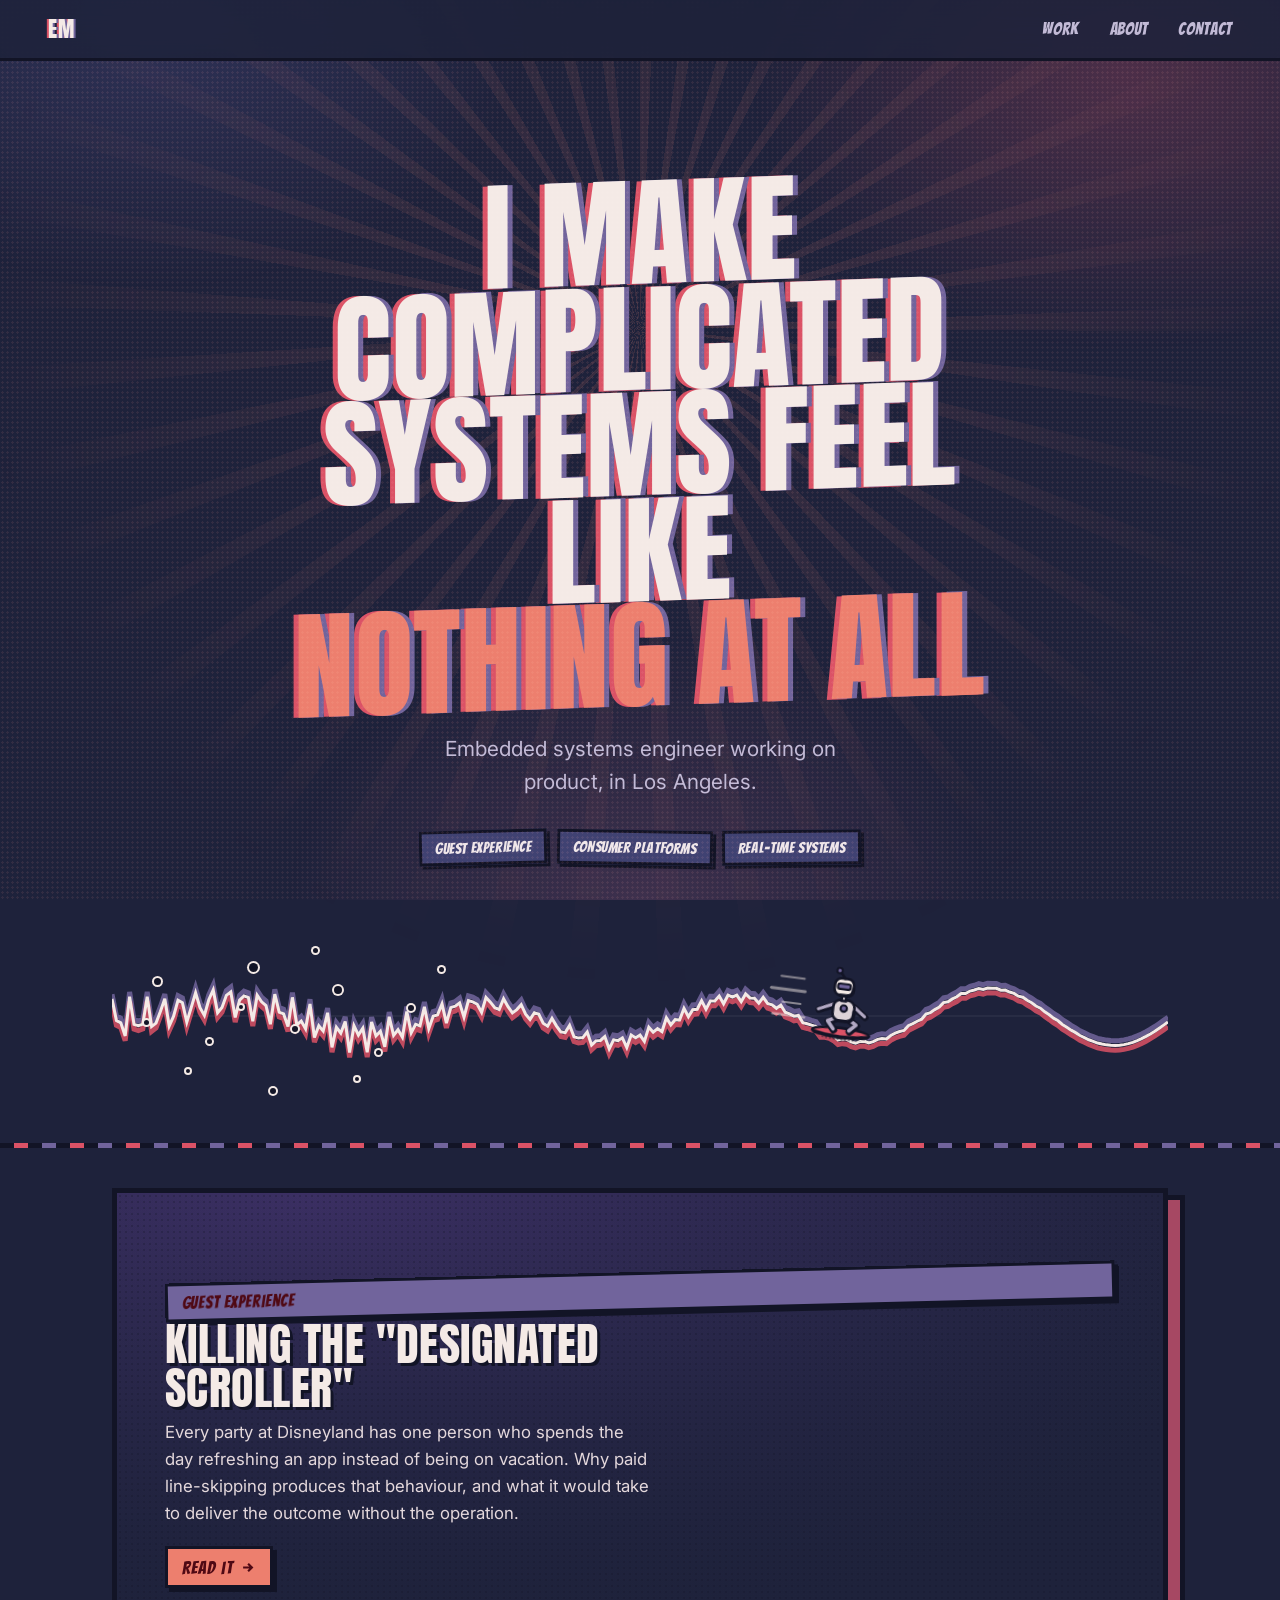
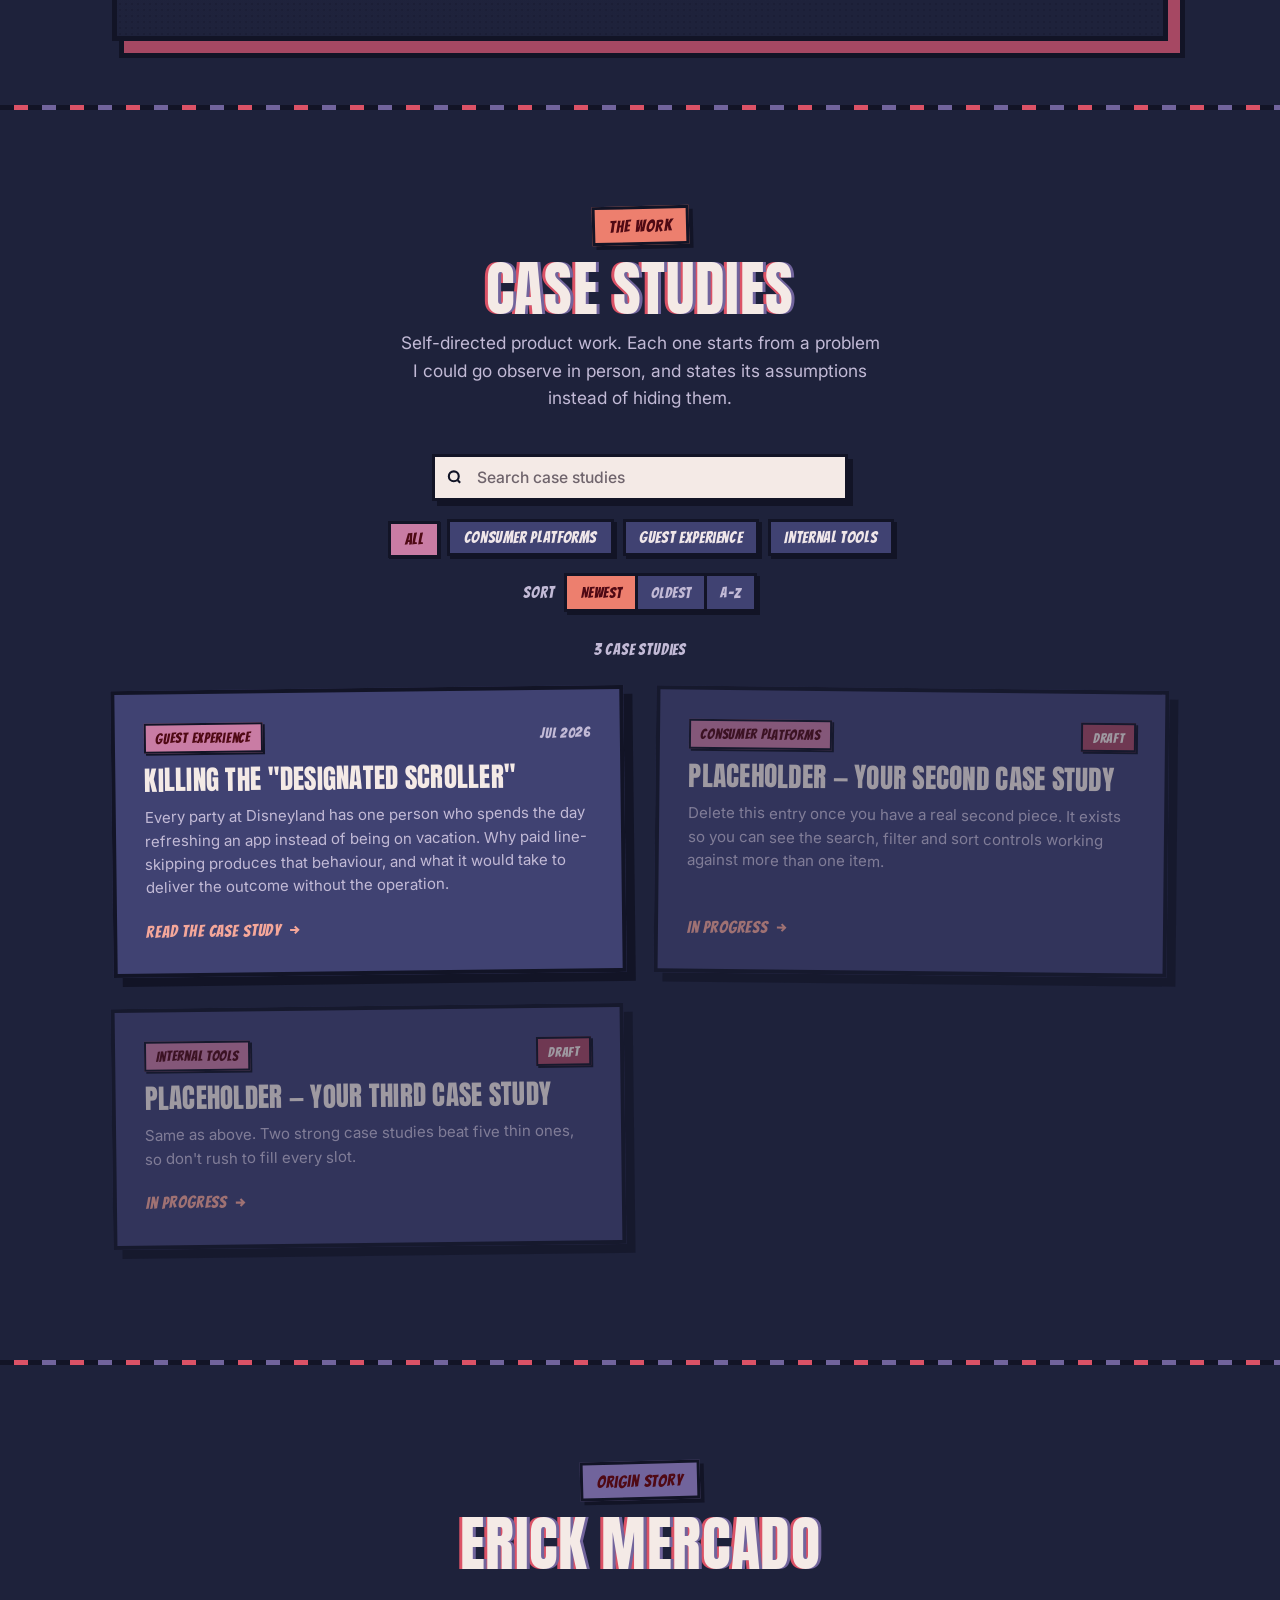
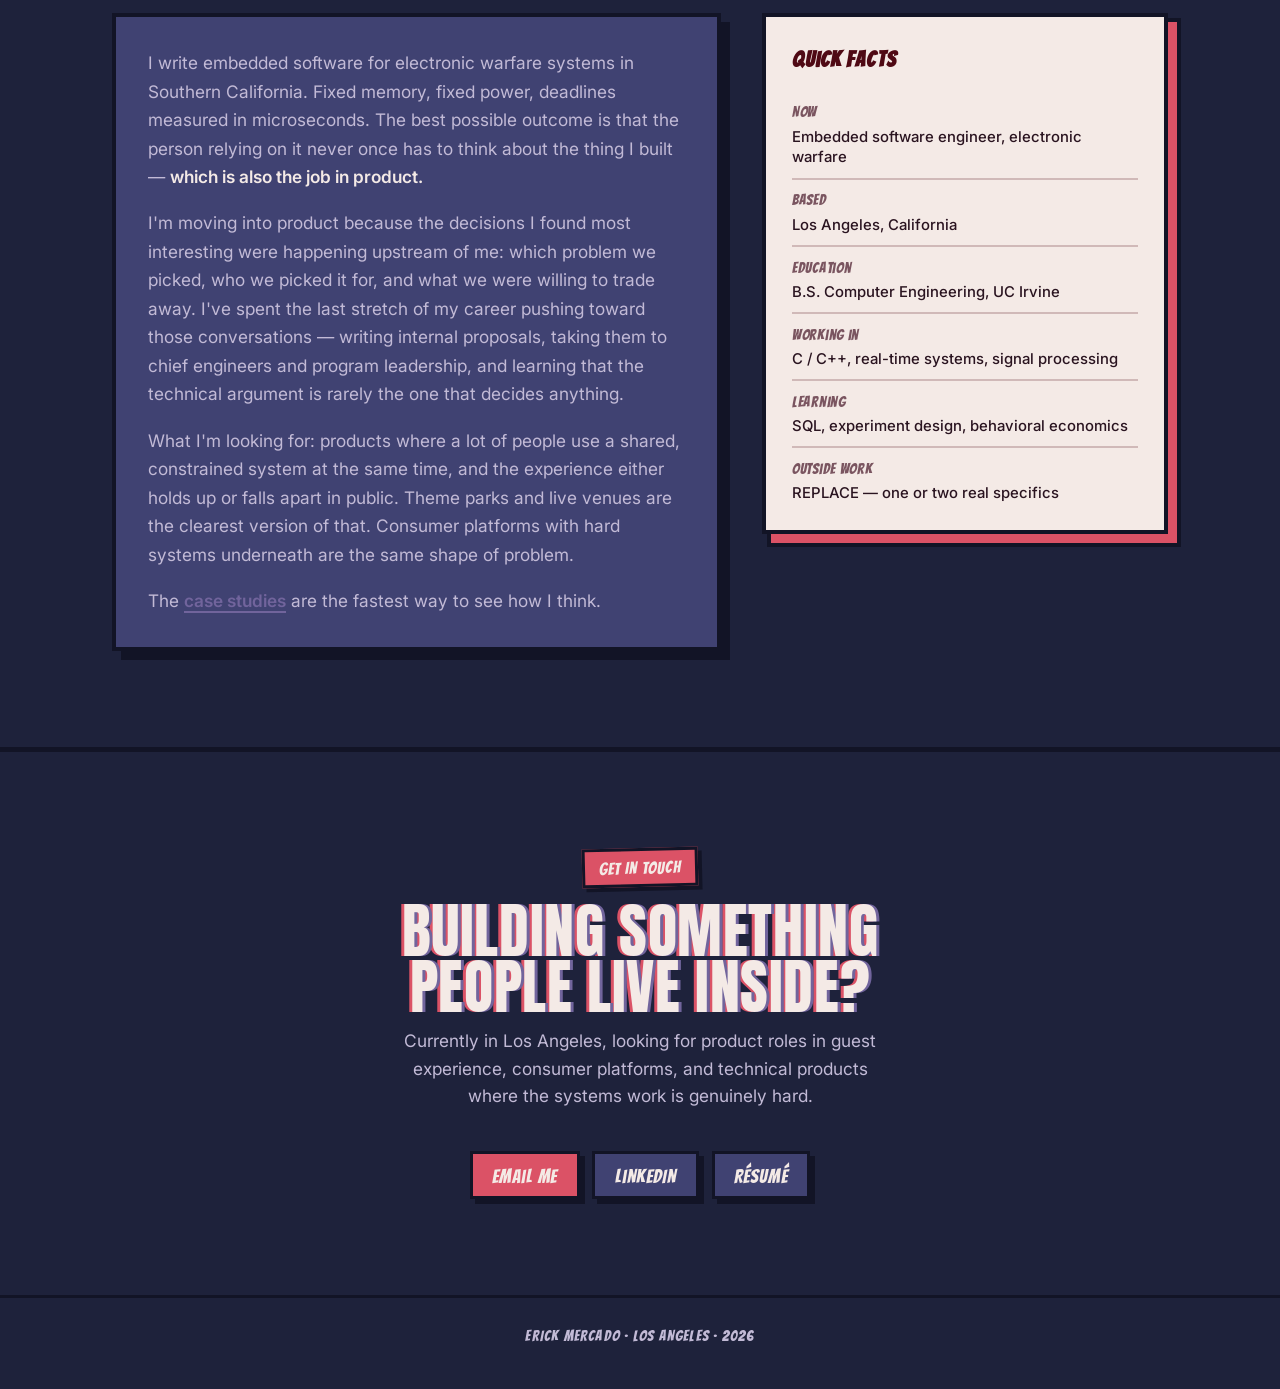
==== index.html @ c308c57f "New ArtStyle with updated mascot" ====
<!DOCTYPE html>
<html lang="en">
<head>
<meta charset="utf-8">
<meta name="viewport" content="width=device-width, initial-scale=1">
<title>Erick Mercado — Product</title>
<meta name="description" content="Erick Mercado. Embedded systems engineer working on product. Case studies on guest experience and consumer systems.">
<link rel="canonical" href="https://erickmercado.com/">
<meta property="og:type" content="website">
<meta property="og:title" content="Erick Mercado — Product">
<meta property="og:description" content="Embedded systems engineer working on product. Case studies on guest experience and consumer systems.">
<meta property="og:url" content="https://erickmercado.com/">
<meta name="twitter:card" content="summary_large_image">
<link rel="icon" href="data:image/svg+xml,<svg xmlns='http://www.w3.org/2000/svg' viewBox='0 0 32 32'><rect width='32' height='32' fill='%231E223B'/><path d='M4 16 Q8 6 12 16 T20 16 T28 16' stroke='%23ED7F6E' stroke-width='3' fill='none'/><path d='M4 18 Q8 8 12 18 T20 18 T28 18' stroke='%2371649C' stroke-width='3' fill='none' opacity='.8'/></svg>">
<link rel="preconnect" href="https://fonts.googleapis.com">
<link rel="preconnect" href="https://fonts.gstatic.com" crossorigin>
<link href="https://fonts.googleapis.com/css2?family=Anton&family=Bangers&family=Inter:wght@400;500;600;700&display=swap" rel="stylesheet">

<style>
/* ============================================================
   DESIGN TOKENS — "Spider-Verse"

   The look is built from five techniques borrowed from the films:
     1. Halftone (Ben-Day) dots over everything, like cheap comic
        printing
     2. Chromatic aberration — red and cyan channels knocked out of
        register, as if the press misaligned
     3. Hard black panel borders with unblurred drop shadows, so
        every card reads as a comic panel stuck to the page
     4. Caption boxes in flat colour for labels
     5. Animation "on 2s" — motion updates at 12fps instead of 60,
        which is the single most recognisable thing the films do

   Change a value here and the whole page follows.
   ============================================================ */
:root{
  /* ---- Dusk palette ----------------------------------------------
     The whole scheme lives in this block. Every rule below reads a
     variable — nothing downstream hardcodes a colour, so swapping
     these eight values re-skins the entire page.

     Where the bright version used cyan against magenta for the
     misregistered-print effect, this one splits warm against cool:
     coral pulling one way, periwinkle the other. Same trick, far
     less glare.
     ---------------------------------------------------------------- */
  --ink:#1E223B;            /* page */
  --panel:#404272;          /* raised panel */
  --panel-lift:#4E5089;     /* panel, hovered */
  --paper:#F4EAE6;          /* warm newsprint — caption boxes, light text */

  --coral:#ED7F6E;
  --coral-lift:#F5A79A;   /* coral, lightened for text on dark panels */          /* warm ink — highlights, captions */
  --rose:#DB5266;           /* primary action */
  --berry:#A64863;          /* panel shadows */
  --mauve:#C97CA4;          /* category chips */
  --peri:#71649C;           /* cool ink, dim rules */
  --deep:#4F0914;           /* oxblood — text on light fills */

  --line:#121426;           /* every border. Near-black, navy-biased */
  --text:#EFE6E9;
  --text-dim:#C2BAD6;

  /* type */
  --display:"Anton",Impact,sans-serif;
  --comic:"Bangers",cursive;
  --body:"Inter",-apple-system,system-ui,sans-serif;

  /* layout */
  --gut:clamp(1.25rem,5vw,3rem);
  --max:72rem;
  --measure:40rem;

  /* motion — steps() everywhere. Nothing eases smoothly; it judders. */
  --snap:steps(4,end);
}

*{box-sizing:border-box;}
html{scroll-behavior:smooth;-webkit-text-size-adjust:100%;}

body{
  margin:0;
  background:var(--ink);
  color:var(--text);
  font-family:var(--body);
  font-size:clamp(1rem,0.96rem + 0.2vw,1.08rem);
  line-height:1.6;
  overflow-x:hidden;
}

a{color:inherit;}
img{max-width:100%;height:auto;display:block;}
button{font:inherit;color:inherit;}

.wrap{max-width:var(--max);margin:0 auto;padding-inline:var(--gut);}

.visually-hidden{
  position:absolute;width:1px;height:1px;padding:0;margin:-1px;
  overflow:hidden;clip:rect(0 0 0 0);white-space:nowrap;border:0;
}

.skip{
  position:absolute;left:-9999px;top:0;background:var(--coral);color:var(--deep);
  padding:0.7rem 1.1rem;font-weight:700;z-index:400;border:3px solid var(--line);
}
.skip:focus{left:0;}

:focus-visible{outline:3px solid var(--coral);outline-offset:3px;}
::selection{background:var(--rose);color:var(--paper);}

/* ---------- layer 1: the halftone screen ----------
   A dot grid over the entire viewport. This is what makes the page
   read as printed rather than rendered. Kept faint — at full
   strength it eats the text. */
body::after{
  content:"";position:fixed;inset:0;pointer-events:none;z-index:60;
  background-image:radial-gradient(circle at center,rgba(237,127,110,0.18) 1px,transparent 1.3px);
  background-size:5px 5px;
  mix-blend-mode:screen;opacity:0.55;
}

/* ---------- layer 2: ambient ink bloom ---------- */
body::before{
  content:"";position:fixed;inset:0;pointer-events:none;z-index:0;
  background:
    radial-gradient(40rem 30rem at 12% 0%,rgba(64,66,114,0.55),transparent 60%),
    radial-gradient(38rem 28rem at 88% 8%,rgba(166,72,99,0.34),transparent 62%),
    radial-gradient(34rem 26rem at 50% 100%,rgba(191,108,152,0.20),transparent 65%);
}
body > *{position:relative;z-index:1;}

/* ============================================================
   CAPTION BOX — the flat label with a hard shadow, used anywhere
   a section needs naming. Lifted straight from comic narration.
   ============================================================ */
.caption{
  display:inline-block;
  font-family:var(--comic);font-size:1.05rem;letter-spacing:0.05em;
  background:var(--coral);color:var(--deep);
  border:3px solid var(--line);
  padding:0.25rem 0.85rem 0.15rem;
  box-shadow:4px 4px 0 var(--line);
  transform:rotate(-1.4deg);
}
.caption--cyan{background:var(--peri);}
.caption--magenta{background:var(--rose);color:var(--paper);}

/* ============================================================
   NAV
   ============================================================ */
.nav{
  position:sticky;top:0;z-index:200;
  display:flex;align-items:center;justify-content:space-between;gap:1rem;
  padding:0.7rem clamp(1.25rem,5vw,3rem);
  background:rgba(30,34,59,0.86);
  -webkit-backdrop-filter:blur(14px);backdrop-filter:blur(14px);
  border-bottom:3px solid var(--line);
}
.nav__mark{
  font-family:var(--display);font-size:1.4rem;letter-spacing:0.04em;
  text-decoration:none;color:var(--paper);
  text-shadow:2px 0 0 var(--peri),-2px 0 0 var(--rose);
}
.nav__links{display:flex;gap:clamp(0.9rem,3vw,1.9rem);}
.nav__links a{
  font-family:var(--comic);font-size:1.05rem;letter-spacing:0.04em;
  color:var(--text-dim);text-decoration:none;
  transition:color 120ms var(--snap);
}
.nav__links a:hover{color:var(--coral-lift);}

/* ============================================================
   HERO
   ============================================================ */
.hero{position:relative;text-align:center;padding-block:clamp(3.5rem,11vw,7.5rem) clamp(1rem,3vw,2rem);}

/* speed-burst rays behind the headline */
.hero__burst{
  position:absolute;inset:-30% -10% auto;height:130%;pointer-events:none;
  background:repeating-conic-gradient(from 0deg at 50% 42%,
    rgba(237,127,110,0.14) 0deg 2.4deg, transparent 2.4deg 8deg);
  -webkit-mask-image:radial-gradient(circle at 50% 42%,#000 0%,transparent 62%);
  mask-image:radial-gradient(circle at 50% 42%,#000 0%,transparent 62%);
}

.hero__title{
  position:relative;
  font-family:var(--display);font-weight:400;
  font-size:clamp(2.9rem,1.2rem + 8.4vw,7.5rem);
  line-height:0.88;letter-spacing:0.005em;text-transform:uppercase;
  margin:0 auto 1.4rem;max-width:14ch;color:var(--paper);
  transform:skewY(-2deg);
  /* the misregistered press: cyan pushed one way, magenta the other */
  text-shadow:5px 0 0 var(--peri),-5px 0 0 var(--rose);
  animation:chroma 1.8s steps(3,end) infinite;
}
.hero__title span{color:var(--coral);display:inline-block;}

@keyframes chroma{
  0%   {text-shadow:5px 0 0 var(--peri),-5px 0 0 var(--rose);}
  33%  {text-shadow:8px -3px 0 var(--peri),-6px 3px 0 var(--rose);}
  66%  {text-shadow:3px 3px 0 var(--peri),-9px -2px 0 var(--rose);}
  100% {text-shadow:5px 0 0 var(--peri),-5px 0 0 var(--rose);}
}

.hero__sub{
  position:relative;
  font-size:clamp(1.02rem,0.98rem + 0.55vw,1.3rem);
  color:var(--text-dim);max-width:36ch;margin:0 auto 2rem;
}
.hero__meta{display:flex;flex-wrap:wrap;justify-content:center;gap:0.6rem;}
.hero__meta span{
  font-family:var(--comic);font-size:0.95rem;letter-spacing:0.04em;
  border:3px solid var(--line);background:var(--panel);color:var(--text);
  padding:0.2rem 0.8rem 0.1rem;box-shadow:3px 3px 0 var(--line);
}
.hero__meta span:nth-child(1){transform:rotate(-1.5deg);}
.hero__meta span:nth-child(2){transform:rotate(1deg);}
.hero__meta span:nth-child(3){transform:rotate(-0.6deg);}

/* ---------- the signature: robot surfing the signal ---------- */
.trace-stage{
  position:relative;margin-top:clamp(2rem,5vw,3.5rem);
  height:clamp(120px,16vw,190px);
}
.trace{width:100%;height:100%;display:block;}
.trace__ghost{stroke:rgba(244,234,230,0.10);stroke-width:1;fill:none;}
/* Drawn three times, offset, in three inks — the same misregistration
   trick as the headline, applied to a line. */
.trace__c{stroke:var(--peri);stroke-width:5;fill:none;vector-effect:non-scaling-stroke;opacity:0.85;}
.trace__m{stroke:var(--rose);stroke-width:5;fill:none;vector-effect:non-scaling-stroke;opacity:0.85;}
.trace__k{stroke:var(--paper);stroke-width:3;fill:none;vector-effect:non-scaling-stroke;}

.surfer{
  position:absolute;left:0;top:0;
  width:clamp(42px,5.6vw,68px);
  transform-origin:50% 100%;pointer-events:none;will-change:transform;
}
.surfer svg{width:100%;height:auto;display:block;overflow:visible;}

/* ---- comic inking -----------------------------------------------
   Real comic linework has variable weight: heavier on the shadow
   side, lighter on the lit side. SVG strokes are uniform, so each
   limb is drawn twice — a fat black pass, then a narrower metal
   pass offset up and left. What's left showing along the bottom
   right IS the weighted edge. Same trick on the torso and head via
   .bot-weight, which traces only the shaded contour.
   ------------------------------------------------------------------ */
.bot-shell{fill:#DDD3D8;stroke:var(--line);stroke-width:2.5;}
.bot-shell-light{fill:var(--paper);stroke:var(--line);stroke-width:2.5;}
.bot-limb{stroke:var(--line);stroke-linecap:round;stroke-linejoin:round;fill:none;}
.bot-limb-fill{stroke:#B3A9C4;stroke-linecap:round;stroke-linejoin:round;fill:none;}
.bot-weight{stroke:var(--line);stroke-width:3.4;stroke-linecap:round;fill:none;}
.bot-lit{fill:var(--peri);stroke:var(--line);stroke-width:2;}
.bot-board{fill:var(--rose);stroke:var(--line);stroke-width:2.5;}
.bot-shadow{fill:url(#htDots);opacity:0.75;}
.bot-speed{stroke:var(--paper);stroke-linecap:round;fill:none;opacity:0.5;}

/* Poses are three separate drawings. JS shows one at a time; there
   is no tweening between them — that is the whole point. */
.pose{display:none;}
.pose.is-on{display:inline;}

/* ---- Kirby Krackle ----------------------------------------------
   Black dots ringed in light, clustered over the noisy left end of
   the signal where it hasn't resolved yet. Flickers on the same
   12fps beat as everything else, via staggered steps() animations.
   ------------------------------------------------------------------ */
.krackle{position:absolute;inset:0;pointer-events:none;}
.krackle i{
  position:absolute;display:block;border-radius:50%;
  background:var(--line);box-shadow:0 0 0 2px var(--paper);
  animation:krack 1s steps(2,end) infinite;
}
@keyframes krack{0%,49%{opacity:.9;transform:scale(1);}50%,100%{opacity:.25;transform:scale(.6);}}

/* ============================================================
   SECTIONS
   ============================================================ */
.section{padding-block:clamp(3rem,8vw,6rem);}
.section__head{text-align:center;margin-bottom:clamp(1.6rem,4vw,2.6rem);}
.section__title{
  font-family:var(--display);font-weight:400;text-transform:uppercase;
  font-size:clamp(2rem,1.2rem + 3.2vw,4rem);
  line-height:0.92;letter-spacing:0.01em;
  margin:1rem auto 0.8rem;max-width:18ch;color:var(--paper);
  text-shadow:3px 0 0 var(--peri),-3px 0 0 var(--rose);
}
.section__lede{color:var(--text-dim);max-width:44ch;margin:0 auto;}

.divider{
  height:5px;border:0;margin:0;
  background:repeating-linear-gradient(90deg,
    var(--line) 0 14px, var(--rose) 14px 28px, var(--line) 28px 42px, var(--peri) 42px 56px);
}

/* ============================================================
   CAROUSEL — each slide is a comic panel
   ============================================================ */
.showcase{padding-block:clamp(1.5rem,4vw,2.5rem) clamp(2.5rem,6vw,4rem);}
.showcase__frame{
  position:relative;overflow:hidden;
  border:5px solid var(--line);
  box-shadow:12px 12px 0 var(--berry),12px 12px 0 5px var(--line);
  background:var(--panel);
  aspect-ratio:4/5;min-height:340px;
}
@media(min-width:640px){.showcase__frame{aspect-ratio:16/9;}}
@media(min-width:1000px){.showcase__frame{aspect-ratio:21/9;}}

.slide{
  position:absolute;inset:0;
  display:flex;flex-direction:column;justify-content:flex-end;
  padding:clamp(1.4rem,4vw,3rem);
  text-decoration:none;color:inherit;
  opacity:0;pointer-events:none;
}
.slide::before{
  content:"";position:absolute;inset:0;
  background:
    linear-gradient(0deg,rgba(30,34,59,0.94) 0%,rgba(30,34,59,0.40) 55%,transparent 100%),
    radial-gradient(130% 150% at 18% 0%,var(--tint,#33305C) 0%,var(--ink) 72%);
}
/* halftone inside the panel, heavier than the page-wide one */
.slide::after{
  content:"";position:absolute;inset:0;pointer-events:none;
  background-image:radial-gradient(circle at center,rgba(18,20,38,0.5) 1.1px,transparent 1.5px);
  background-size:6px 6px;opacity:0.5;
}
.slide__bg{position:absolute;inset:0;width:100%;height:100%;object-fit:cover;opacity:0.5;}
.slide.is-active{opacity:1;pointer-events:auto;animation:panelPop 260ms var(--snap);}
.slide > *{position:relative;z-index:2;}

@keyframes panelPop{
  from{opacity:0;transform:scale(1.05) translateY(10px);}
  to{opacity:1;transform:none;}
}

.slide__title{
  font-family:var(--display);font-weight:400;text-transform:uppercase;
  font-size:clamp(1.6rem,1.1rem + 2.6vw,2.9rem);
  line-height:0.94;letter-spacing:0.01em;
  margin:0.7rem 0 0.6rem;max-width:20ch;color:var(--paper);
  text-shadow:3px 3px 0 var(--line);
}
.slide__summary{
  font-size:clamp(0.93rem,0.9rem + 0.3vw,1.05rem);
  color:#E4D8DC;max-width:44ch;margin:0 0 1.2rem;
}
.slide__cta{
  font-family:var(--comic);font-size:1.15rem;letter-spacing:0.05em;
  background:var(--coral);color:var(--deep);border:3px solid var(--line);
  padding:0.25rem 0.9rem 0.15rem;box-shadow:4px 4px 0 var(--line);
  display:inline-flex;align-items:center;gap:0.4rem;width:fit-content;
  transition:transform 100ms var(--snap),box-shadow 100ms var(--snap);
}
.slide__cta svg{width:15px;height:15px;}
.slide:hover .slide__cta{transform:translate(2px,2px);box-shadow:2px 2px 0 var(--line);}

.showcase__controls{display:flex;align-items:center;justify-content:center;gap:0.9rem;margin-top:1.4rem;}
.showcase__dots{display:flex;gap:0.5rem;}
.dot{
  width:14px;height:14px;padding:0;cursor:pointer;
  background:var(--panel);border:3px solid var(--line);
  transition:background 100ms var(--snap);
}
.dot:hover{background:var(--text-dim);}
.dot.is-active{background:var(--coral);}

.arrow{
  width:40px;height:40px;cursor:pointer;
  border:3px solid var(--line);background:var(--panel);color:var(--paper);
  box-shadow:4px 4px 0 var(--line);
  display:flex;align-items:center;justify-content:center;
  transition:transform 100ms var(--snap),box-shadow 100ms var(--snap),background 100ms var(--snap);
}
.arrow:hover{background:var(--rose);transform:translate(2px,2px);box-shadow:2px 2px 0 var(--line);}
.arrow svg{width:16px;height:16px;}

.showcase[data-count="1"] .showcase__controls,
.showcase[data-count="0"] .showcase__controls{display:none;}

/* ============================================================
   LIBRARY CONTROLS
   ============================================================ */
.controls{display:flex;flex-direction:column;gap:1.1rem;margin-top:clamp(1.6rem,4vw,2.4rem);}

.search{position:relative;max-width:26rem;width:100%;margin-inline:auto;}
.search > svg{
  position:absolute;left:0.9rem;top:50%;transform:translateY(-50%);
  width:17px;height:17px;color:var(--line);pointer-events:none;z-index:2;
}
.search input{
  width:100%;font-family:var(--body);font-size:0.98rem;font-weight:500;color:var(--deep);
  background:var(--paper);border:3px solid var(--line);
  box-shadow:5px 5px 0 var(--line);
  padding:0.7rem 2.6rem;
}
.search input::placeholder{color:#6F646C;}
.search input:focus{outline:none;background:#FDF7F4;box-shadow:5px 5px 0 var(--rose);}
.search input:focus-visible{outline:3px solid var(--coral);outline-offset:3px;}
.search__clear{
  position:absolute;right:0.5rem;top:50%;transform:translateY(-50%);
  width:26px;height:26px;border:2px solid var(--line);cursor:pointer;
  background:var(--rose);color:var(--paper);z-index:2;
  display:none;align-items:center;justify-content:center;
}
.search__clear.is-visible{display:flex;}
.search__clear svg{width:12px;height:12px;}

.filters{display:flex;flex-wrap:wrap;justify-content:center;gap:0.55rem;}
.chip{
  font-family:var(--comic);font-size:1rem;letter-spacing:0.04em;cursor:pointer;
  background:var(--panel);color:var(--text);
  border:3px solid var(--line);padding:0.22rem 0.85rem 0.12rem;
  box-shadow:3px 3px 0 var(--line);
  transition:transform 100ms var(--snap),box-shadow 100ms var(--snap),background 100ms var(--snap);
}
.chip:hover{background:var(--panel-lift);}
.chip[aria-pressed="true"]{
  background:var(--mauve);color:var(--deep);transform:translate(2px,2px);box-shadow:1px 1px 0 var(--line);
}

.sort{display:flex;justify-content:center;align-items:center;gap:0.6rem;flex-wrap:wrap;}
.sort > span{font-family:var(--comic);font-size:1rem;color:var(--text-dim);letter-spacing:0.05em;}
.sort__group{display:flex;border:3px solid var(--line);box-shadow:3px 3px 0 var(--line);background:var(--panel);}
.sort__btn{
  font-family:var(--comic);font-size:0.95rem;letter-spacing:0.04em;cursor:pointer;
  border:0;border-right:3px solid var(--line);background:transparent;color:var(--text-dim);
  padding:0.3rem 0.85rem 0.2rem;transition:background 100ms var(--snap),color 100ms var(--snap);
}
.sort__btn:last-child{border-right:0;}
.sort__btn:hover{color:var(--paper);}
.sort__btn[aria-pressed="true"]{background:var(--coral);color:var(--deep);}

.count{
  text-align:center;font-family:var(--comic);font-size:1rem;letter-spacing:0.05em;
  color:var(--text-dim);margin:1.6rem 0 0;
}

/* ============================================================
   LIBRARY GRID — panels pasted onto the page
   ============================================================ */
.grid{
  display:grid;grid-template-columns:1fr;gap:1.6rem;
  margin-top:1.6rem;padding:0;list-style:none;
}
@media(min-width:720px){.grid{grid-template-columns:repeat(2,1fr);gap:1.9rem;}}

.card{
  display:flex;flex-direction:column;height:100%;
  text-decoration:none;color:inherit;
  background:var(--panel);border:4px solid var(--line);
  box-shadow:9px 9px 0 var(--line);
  padding:clamp(1.2rem,2.8vw,1.8rem);
  transition:transform 120ms var(--snap),box-shadow 120ms var(--snap),background 120ms var(--snap);
}
/* Alternating tilt so the grid reads as panels laid by hand
   rather than a CSS grid. Kept under 1 degree — more than that
   and the text starts to look broken rather than styled. */
.grid li:nth-child(odd) .card{transform:rotate(-0.7deg);}
.grid li:nth-child(even) .card{transform:rotate(0.6deg);}
.card:hover,.card:focus-visible{
  background:var(--panel-lift);
  transform:rotate(0deg) translate(4px,4px);
  box-shadow:5px 5px 0 var(--rose),5px 5px 0 4px var(--line);
}

.card__top{display:flex;align-items:center;justify-content:space-between;gap:0.7rem;margin-bottom:0.9rem;}
.card__category{
  font-family:var(--comic);font-size:0.9rem;letter-spacing:0.05em;
  background:var(--mauve);color:var(--deep);border:2px solid var(--line);
  padding:0.15rem 0.6rem 0.05rem;box-shadow:2px 2px 0 var(--line);
}
.card__date{font-family:var(--comic);font-size:0.9rem;color:var(--text-dim);letter-spacing:0.05em;}
.card__title{
  font-family:var(--display);font-weight:400;text-transform:uppercase;
  font-size:clamp(1.25rem,1.05rem + 0.9vw,1.7rem);
  line-height:0.98;letter-spacing:0.01em;margin:0 0 0.7rem;color:var(--paper);
}
.card__summary{font-size:0.94rem;color:var(--text-dim);margin:0 0 1.2rem;flex:1;line-height:1.55;}
.card__cta{
  font-family:var(--comic);font-size:1.05rem;letter-spacing:0.05em;color:var(--coral-lift);
  display:inline-flex;align-items:center;gap:0.35rem;
}
.card__cta svg{width:14px;height:14px;}

.badge{
  font-family:var(--comic);font-size:0.85rem;letter-spacing:0.05em;
  background:var(--berry);color:var(--paper);border:2px solid var(--line);
  padding:0.15rem 0.6rem 0.05rem;box-shadow:2px 2px 0 var(--line);
}
.card--draft{opacity:0.6;}
.card--draft:hover{opacity:1;}

.empty{
  text-align:center;padding:clamp(2.2rem,6vw,4rem) 1rem;margin-top:1.6rem;
  border:4px dashed var(--line);background:var(--panel);
}
.empty p{font-family:var(--comic);font-size:1.35rem;letter-spacing:0.04em;color:var(--paper);margin:0 0 1.2rem;}
.empty button{
  font-family:var(--comic);font-size:1.05rem;letter-spacing:0.05em;cursor:pointer;
  background:var(--coral);color:var(--deep);border:3px solid var(--line);
  padding:0.3rem 1rem 0.2rem;box-shadow:4px 4px 0 var(--line);
  transition:transform 100ms var(--snap),box-shadow 100ms var(--snap);
}
.empty button:hover{transform:translate(2px,2px);box-shadow:2px 2px 0 var(--line);}

/* ============================================================
   ABOUT
   ============================================================ */
.about{display:grid;grid-template-columns:1fr;gap:clamp(1.6rem,4vw,2.6rem);align-items:start;margin-top:clamp(1.6rem,4vw,2.4rem);}
@media(min-width:880px){.about{grid-template-columns:1.5fr 1fr;}}

.about__body{
  max-width:var(--measure);
  background:var(--panel);border:4px solid var(--line);
  box-shadow:9px 9px 0 var(--line);
  padding:clamp(1.3rem,3vw,2rem);
}
.about__body p{color:var(--text-dim);margin:0 0 1.1rem;line-height:1.65;}
.about__body p:last-child{margin-bottom:0;}
.about__body strong{color:var(--paper);font-weight:600;}
.about__body a{color:var(--peri);font-weight:600;text-decoration:none;border-bottom:2px solid var(--peri);}
.about__body a:hover{color:var(--coral);border-bottom-color:var(--coral);}

.specs{
  background:var(--paper);color:var(--deep);
  border:4px solid var(--line);box-shadow:9px 9px 0 var(--rose),9px 9px 0 4px var(--line);
  padding:clamp(1.1rem,2.4vw,1.6rem);
  position:sticky;top:5.5rem;transform:rotate(0.8deg);
}
.specs h3{
  font-family:var(--comic);font-size:1.35rem;letter-spacing:0.05em;
  margin:0 0 0.9rem;color:var(--deep);
}
.specs dl{margin:0;}
.specs div{padding-block:0.6rem;border-bottom:2px solid rgba(79,9,20,0.22);}
.specs div:last-child{border-bottom:0;padding-bottom:0;}
.specs dt{font-family:var(--comic);font-size:0.92rem;letter-spacing:0.05em;color:#7A5560;margin-bottom:0.1rem;}
.specs dd{margin:0;font-size:0.93rem;font-weight:500;line-height:1.4;color:#2A1420;}

/* ============================================================
   CONTACT
   ============================================================ */
.contact{border-top:5px solid var(--line);}
.pills{display:flex;flex-wrap:wrap;justify-content:center;gap:0.8rem;margin-top:2rem;}
.pill{
  font-family:var(--comic);font-size:1.2rem;letter-spacing:0.05em;text-decoration:none;
  background:var(--panel);color:var(--paper);
  border:3px solid var(--line);padding:0.4rem 1.2rem 0.28rem;
  box-shadow:5px 5px 0 var(--line);
  transition:transform 100ms var(--snap),box-shadow 100ms var(--snap),background 100ms var(--snap);
}
.pill:hover{transform:translate(3px,3px);box-shadow:2px 2px 0 var(--line);background:var(--panel-lift);}
.pill--primary{background:var(--rose);color:var(--paper);box-shadow:5px 5px 0 var(--line);}
.pill--primary:hover{background:var(--coral);color:var(--deep);}

.colophon{
  text-align:center;font-family:var(--comic);font-size:0.95rem;letter-spacing:0.08em;
  color:var(--text-dim);padding-block:1.6rem 2.6rem;border-top:3px solid var(--line);
}

/* ============================================================
   MOTION
   Reveals snap in over four frames rather than fading smoothly.
   ============================================================ */
.reveal{opacity:0;transform:translateY(22px);}
.reveal.is-visible{animation:snapIn 280ms var(--snap) forwards;}
@keyframes snapIn{to{opacity:1;transform:none;}}

.grid li{animation:snapIn 240ms var(--snap) both;animation-delay:calc(var(--i,0) * 70ms);opacity:0;}

@media(prefers-reduced-motion:reduce){
  html{scroll-behavior:auto;}
  *{animation:none!important;transition:none!important;}
  .reveal,.grid li{opacity:1!important;transform:none!important;}
  .hero__title{text-shadow:5px 0 0 var(--peri),-5px 0 0 var(--rose);}
}
</style>
</head>

<body>

<a class="skip" href="#main">Skip to content</a>

<header class="nav">
  <a class="nav__mark" href="#top">EM</a>
  <nav class="nav__links" aria-label="Primary">
    <a href="#work">Work</a>
    <a href="#about">About</a>
    <a href="#contact">Contact</a>
  </nav>
</header>

<main id="main">

  <!-- ===================== HERO ===================== -->
  <section class="wrap hero" id="top">
    <div class="hero__burst" aria-hidden="true"></div>
    <h1 class="hero__title">I make complicated systems feel like <span>nothing at all</span></h1>
    <p class="hero__sub">Embedded systems engineer working on product, in Los Angeles.</p>
    <div class="hero__meta">
      <span>Guest experience</span>
      <span>Consumer platforms</span>
      <span>Real-time systems</span>
    </div>

    <div class="trace-stage" aria-hidden="true">
      <svg class="trace" viewBox="0 0 1200 160" preserveAspectRatio="none">
        <path class="trace__ghost" d="M0,80 L1200,80"></path>
        <!-- three passes of the same curve, offset — misregistered ink -->
        <path class="trace__c" id="traceC" d=""></path>
        <path class="trace__m" id="traceM" d=""></path>
        <path class="trace__k" id="traceK" d=""></path>
      </svg>

      <div class="krackle" id="krackle"></div>

      <div class="surfer" id="surfer">
        <svg viewBox="0 0 64 78">
          <defs>
            <pattern id="htDots" width="3.6" height="3.6" patternUnits="userSpaceOnUse">
              <circle cx="1" cy="1" r="1" fill="#121426"/>
            </pattern>
          </defs>

          <g class="bot-speed">
            <line x1="-30" y1="24" x2="-8" y2="24" stroke-width="2"/>
            <line x1="-38" y1="36" x2="-6" y2="36" stroke-width="2.6"/>
            <line x1="-26" y1="48" x2="-9" y2="48" stroke-width="2"/>
            <line x1="-34" y1="60" x2="-4" y2="60" stroke-width="2.4"/>
          </g>

          <ellipse class="bot-shadow" cx="32" cy="74" rx="24" ry="3"/>
          <ellipse class="bot-board" cx="32" cy="70" rx="27" ry="4.5"/>
          <path class="bot-weight" d="M7 71.5 Q32 77 57 71.5" stroke-width="2.6"/>

          <g class="pose is-on" id="poseRide">
            <path class="bot-limb" d="M28 54 L24 66" stroke-width="7"/>
            <path class="bot-limb" d="M36 54 L41 66" stroke-width="7"/>
            <path class="bot-limb-fill" d="M27.4 53.2 L23.4 65.2" stroke-width="3.4"/>
            <path class="bot-limb-fill" d="M35.4 53.2 L40.4 65.2" stroke-width="3.4"/>
            <path class="bot-limb" d="M23 38 L8 28" stroke-width="6.5"/>
            <path class="bot-limb" d="M41 38 L55 46" stroke-width="6.5"/>
            <path class="bot-limb-fill" d="M22.4 37.2 L7.4 27.2" stroke-width="3"/>
            <path class="bot-limb-fill" d="M40.4 37.2 L54.4 45.2" stroke-width="3"/>
            <rect class="bot-shell" x="22" y="32" width="20" height="24" rx="7"/>
            <path class="bot-weight" d="M42 44 L42 49 Q42 56 35 56 L29 56"/>
            <circle class="bot-lit" cx="32" cy="42" r="3"/>
            <rect class="bot-shell" x="30" y="27" width="4" height="6"/>
            <rect class="bot-shell-light" x="23" y="12" width="18" height="17" rx="6"/>
            <path class="bot-weight" d="M41 22 L41 23 Q41 29 35 29 L29 29"/>
            <rect class="bot-lit" x="26" y="17" width="12" height="5" rx="2"/>
            <path class="bot-limb" d="M32 12 L32 5" stroke-width="2.5"/>
            <circle class="bot-lit" cx="32" cy="4" r="2.6"/>
          </g>

          <g class="pose" id="poseCrouch">
            <path class="bot-limb" d="M27 57 L19 61 L25 68" stroke-width="7"/>
            <path class="bot-limb" d="M38 57 L46 62 L40 68" stroke-width="7"/>
            <path class="bot-limb-fill" d="M26.4 56.2 L18.4 60.2 L24.4 67.2" stroke-width="3.4"/>
            <path class="bot-limb-fill" d="M37.4 56.2 L45.4 61.2 L39.4 67.2" stroke-width="3.4"/>
            <path class="bot-limb" d="M22 45 L9 51" stroke-width="6.5"/>
            <path class="bot-limb" d="M42 45 L53 53" stroke-width="6.5"/>
            <path class="bot-limb-fill" d="M21.4 44.2 L8.4 50.2" stroke-width="3"/>
            <path class="bot-limb-fill" d="M41.4 44.2 L52.4 52.2" stroke-width="3"/>
            <rect class="bot-shell" x="22" y="39" width="20" height="20" rx="7"/>
            <path class="bot-weight" d="M42 49 L42 52 Q42 59 35 59 L29 59"/>
            <circle class="bot-lit" cx="32" cy="47" r="3"/>
            <rect class="bot-shell" x="29" y="34" width="4" height="6"/>
            <rect class="bot-shell-light" x="21" y="19" width="18" height="16" rx="6"/>
            <path class="bot-weight" d="M39 28 L39 29 Q39 35 33 35 L27 35"/>
            <rect class="bot-lit" x="24" y="24" width="12" height="5" rx="2"/>
            <path class="bot-limb" d="M30 19 L25 13" stroke-width="2.5"/>
            <circle class="bot-lit" cx="24" cy="12" r="2.6"/>
          </g>

          <g class="pose" id="poseLean">
            <path class="bot-limb" d="M30 53 L21 67" stroke-width="7"/>
            <path class="bot-limb" d="M37 54 L43 67" stroke-width="7"/>
            <path class="bot-limb-fill" d="M29.4 52.2 L20.4 66.2" stroke-width="3.4"/>
            <path class="bot-limb-fill" d="M36.4 53.2 L42.4 66.2" stroke-width="3.4"/>
            <g transform="rotate(-15 32 55)">
              <path class="bot-limb" d="M23 36 L11 19" stroke-width="6.5"/>
              <path class="bot-limb" d="M42 41 L56 51" stroke-width="6.5"/>
              <path class="bot-limb-fill" d="M22.4 35.2 L10.4 18.2" stroke-width="3"/>
              <path class="bot-limb-fill" d="M41.4 40.2 L55.4 50.2" stroke-width="3"/>
              <rect class="bot-shell" x="22" y="32" width="20" height="24" rx="7"/>
              <path class="bot-weight" d="M42 44 L42 49 Q42 56 35 56 L29 56"/>
              <circle class="bot-lit" cx="32" cy="42" r="3"/>
              <rect class="bot-shell" x="30" y="26" width="4" height="7"/>
              <rect class="bot-shell-light" x="24" y="10" width="18" height="17" rx="6"/>
              <path class="bot-weight" d="M42 20 L42 21 Q42 27 36 27 L30 27"/>
              <rect class="bot-lit" x="27" y="15" width="12" height="5" rx="2"/>
              <path class="bot-limb" d="M34 10 L39 4" stroke-width="2.5"/>
              <circle class="bot-lit" cx="40" cy="3" r="2.6"/>
            </g>
          </g>
        </svg>
      </div>
    </div>
  </section>

  <hr class="divider">

  <!-- ===================== CAROUSEL ===================== -->
  <section class="wrap showcase" id="showcase"
           aria-roledescription="carousel" aria-label="Featured case studies">
    <div class="showcase__frame">
      <div class="showcase__track" id="carouselTrack"></div>
    </div>
    <div class="showcase__controls">
      <button class="arrow" id="prevSlide" aria-label="Previous case study">
        <svg viewBox="0 0 24 24" fill="none" stroke="currentColor" stroke-width="3" aria-hidden="true"><path d="M15 6l-6 6 6 6"/></svg>
      </button>
      <div class="showcase__dots" id="carouselDots"></div>
      <button class="arrow" id="nextSlide" aria-label="Next case study">
        <svg viewBox="0 0 24 24" fill="none" stroke="currentColor" stroke-width="3" aria-hidden="true"><path d="M9 6l6 6-6 6"/></svg>
      </button>
    </div>
  </section>

  <hr class="divider">

  <!-- ===================== LIBRARY ===================== -->
  <section class="wrap section" id="work">
    <div class="section__head">
      <span class="caption">The Work</span>
      <h2 class="section__title">Case Studies</h2>
      <p class="section__lede">Self-directed product work. Each one starts from a problem I could go observe in person, and states its assumptions instead of hiding them.</p>
    </div>

    <div class="controls">
      <div class="search">
        <svg viewBox="0 0 24 24" fill="none" stroke="currentColor" stroke-width="3" aria-hidden="true">
          <circle cx="11" cy="11" r="7"/><path d="M20 20l-3.5-3.5"/>
        </svg>
        <label class="visually-hidden" for="searchInput">Search case studies</label>
        <input id="searchInput" type="search" placeholder="Search case studies" autocomplete="off">
        <button class="search__clear" id="searchClear" aria-label="Clear search">
          <svg viewBox="0 0 24 24" fill="none" stroke="currentColor" stroke-width="3.5" aria-hidden="true"><path d="M6 6l12 12M18 6L6 18"/></svg>
        </button>
      </div>

      <div class="filters" id="filterChips" role="group" aria-label="Filter by category"></div>

      <div class="sort">
        <span id="sortLabel">Sort</span>
        <div class="sort__group" role="group" aria-labelledby="sortLabel">
          <button class="sort__btn" data-sort="newest" aria-pressed="true">Newest</button>
          <button class="sort__btn" data-sort="oldest" aria-pressed="false">Oldest</button>
          <button class="sort__btn" data-sort="alpha" aria-pressed="false">A–Z</button>
        </div>
      </div>
    </div>

    <p class="count" id="resultCount" aria-live="polite"></p>
    <ul class="grid" id="libraryGrid"></ul>
    <div id="emptyState"></div>
  </section>

  <hr class="divider">

  <!-- ===================== ABOUT ===================== -->
  <section class="wrap section" id="about">
    <div class="section__head">
      <span class="caption caption--cyan">Origin Story</span>
      <h2 class="section__title">Erick Mercado</h2>
    </div>

    <div class="about">
      <div class="about__body">
        <p>I write embedded software for electronic warfare systems in Southern California. Fixed memory, fixed power, deadlines measured in microseconds. The best possible outcome is that the person relying on it never once has to think about the thing I built — <strong>which is also the job in product.</strong></p>

        <p>I'm moving into product because the decisions I found most interesting were happening upstream of me: which problem we picked, who we picked it for, and what we were willing to trade away. I've spent the last stretch of my career pushing toward those conversations — writing internal proposals, taking them to chief engineers and program leadership, and learning that the technical argument is rarely the one that decides anything.</p>

        <p>What I'm looking for: products where a lot of people use a shared, constrained system at the same time, and the experience either holds up or falls apart in public. Theme parks and live venues are the clearest version of that. Consumer platforms with hard systems underneath are the same shape of problem.</p>

        <p>The <a href="#work">case studies</a> are the fastest way to see how I think.</p>
      </div>

      <aside class="specs">
        <h3>Quick Facts</h3>
        <dl>
          <div><dt>Now</dt><dd>Embedded software engineer, electronic warfare</dd></div>
          <div><dt>Based</dt><dd>Los Angeles, California</dd></div>
          <div><dt>Education</dt><dd>B.S. Computer Engineering, UC Irvine</dd></div>
          <div><dt>Working in</dt><dd>C / C++, real-time systems, signal processing</dd></div>
          <div><dt>Learning</dt><dd>SQL, experiment design, behavioral economics</dd></div>
          <div><dt>Outside work</dt><dd>REPLACE — one or two real specifics</dd></div>
        </dl>
      </aside>
    </div>
  </section>

</main>

<!-- ===================== CONTACT ===================== -->
<footer class="contact" id="contact">
  <div class="wrap section">
    <div class="section__head">
      <span class="caption caption--magenta">Get In Touch</span>
      <h2 class="section__title">Building something people live inside?</h2>
      <p class="section__lede">Currently in Los Angeles, looking for product roles in guest experience, consumer platforms, and technical products where the systems work is genuinely hard.</p>
    </div>
    <div class="pills">
      <a class="pill pill--primary" href="mailto:REPLACE@example.com">Email me</a>
      <a class="pill" href="https://linkedin.com/in/REPLACE">LinkedIn</a>
      <a class="pill" href="resume.pdf">Résumé</a>
    </div>
  </div>
  <div class="colophon">ERICK MERCADO · LOS ANGELES · <span id="year">2026</span></div>
</footer>

<script>
/* ================================================================
   ██  EDIT HERE TO ADD A CASE STUDY  ██

   Same data contract as the other theme, so entries port over
   unchanged. The carousel, grid, filter chips and count all build
   from this array — you never edit the HTML above.

   Fields: id, title, summary, category, date ("YYYY-MM-DD"), url,
   image (optional), imageAlt, tint (hex used for the slide
   background), featured (true = in the carousel), status
   ("published" or "draft").

   NOTE: the two "draft" entries are placeholders so you can see
   search / filter / sort working against more than one item.
   Delete them before pointing erickmercado.com at this page.
   ================================================================ */
const CASE_STUDIES = [
  {
    id: "disneyland-app",
    title: 'Killing the "designated scroller"',
    summary: "Every party at Disneyland has one person who spends the day refreshing an app instead of being on vacation. Why paid line-skipping produces that behaviour, and what it would take to deliver the outcome without the operation.",
    category: "Guest Experience",
    date: "2026-07-20",
    url: "work/disneyland-app.html",
    image: "",
    imageAlt: "",
    tint: "#3B2F63",
    featured: true,
    status: "published"
  },
  {
    id: "placeholder-two",
    title: "Placeholder — your second case study",
    summary: "Delete this entry once you have a real second piece. It exists so you can see the search, filter and sort controls working against more than one item.",
    category: "Consumer Platforms",
    date: "2026-05-02",
    url: "#work",
    image: "",
    imageAlt: "",
    tint: "#4F0914",
    featured: false,
    status: "draft"
  },
  {
    id: "placeholder-three",
    title: "Placeholder — your third case study",
    summary: "Same as above. Two strong case studies beat five thin ones, so don't rush to fill every slot.",
    category: "Internal Tools",
    date: "2026-02-14",
    url: "#work",
    image: "",
    imageAlt: "",
    tint: "#2A2E52",
    featured: false,
    status: "draft"
  }
];

/* ================================================================
   Machinery. You shouldn't need to touch any of this to add or
   remove case studies.
   ================================================================ */
(function () {
  "use strict";

  const prefersReducedMotion =
    window.matchMedia("(prefers-reduced-motion: reduce)").matches;

  function esc(str) {
    return String(str)
      .replace(/&/g, "&amp;").replace(/</g, "&lt;").replace(/>/g, "&gt;")
      .replace(/"/g, "&quot;").replace(/'/g, "&#39;");
  }

  const MONTHS = ["Jan","Feb","Mar","Apr","May","Jun",
                  "Jul","Aug","Sep","Oct","Nov","Dec"];
  function prettyDate(iso) {
    const p = String(iso).split("-");
    const m = MONTHS[parseInt(p[1], 10) - 1] || "";
    return m ? m + " " + p[0] : p[0];
  }

  const ARROW_SVG =
    '<svg viewBox="0 0 24 24" fill="none" stroke="currentColor" stroke-width="3.5" aria-hidden="true"><path d="M5 12h14M13 6l6 6-6 6"/></svg>';

  document.getElementById("year").textContent = new Date().getFullYear();

  /* ==============================================================
     1. CAROUSEL
     ============================================================== */
  const carousel = {
    root: document.getElementById("showcase"),
    track: document.getElementById("carouselTrack"),
    dotsBox: document.getElementById("carouselDots"),
    prev: document.getElementById("prevSlide"),
    next: document.getElementById("nextSlide"),
    items: CASE_STUDIES.filter(c => c.featured && c.status === "published"),
    index: 0,
    timer: null,
    INTERVAL: 5500
  };

  function buildCarousel() {
    const { items, track, dotsBox, root } = carousel;
    root.setAttribute("data-count", items.length);
    if (!items.length) { root.style.display = "none"; return; }

    track.innerHTML = items.map((c, i) => {
      const bg = c.image
        ? '<img class="slide__bg" src="' + esc(c.image) + '" alt="' + esc(c.imageAlt || "") + '">'
        : "";
      return (
        '<a class="slide' + (i === 0 ? " is-active" : "") + '"' +
        ' href="' + esc(c.url) + '"' +
        ' style="--tint:' + esc(c.tint) + '"' +
        ' aria-roledescription="slide"' +
        ' aria-label="' + (i + 1) + " of " + items.length + '"' +
        (i === 0 ? "" : ' aria-hidden="true" tabindex="-1"') + ">" +
          bg +
          '<span class="caption caption--cyan">' + esc(c.category) + "</span>" +
          '<h3 class="slide__title">' + esc(c.title) + "</h3>" +
          '<p class="slide__summary">' + esc(c.summary) + "</p>" +
          '<span class="slide__cta">Read it' + ARROW_SVG + "</span>" +
        "</a>"
      );
    }).join("");

    dotsBox.innerHTML = items.map((c, i) =>
      '<button class="dot' + (i === 0 ? " is-active" : "") + '"' +
      ' data-index="' + i + '" aria-label="Show ' + esc(c.title) + '"></button>'
    ).join("");

    dotsBox.querySelectorAll(".dot").forEach(dot => {
      dot.addEventListener("click", () => {
        goToSlide(parseInt(dot.dataset.index, 10));
        restartAutoRotate();
      });
    });
  }

  function goToSlide(next) {
    const slides = carousel.track.querySelectorAll(".slide");
    const dots = carousel.dotsBox.querySelectorAll(".dot");
    if (!slides.length) return;

    carousel.index = (next + slides.length) % slides.length;

    slides.forEach((slide, i) => {
      const active = i === carousel.index;
      slide.classList.toggle("is-active", active);
      if (active) { slide.removeAttribute("aria-hidden"); slide.removeAttribute("tabindex"); }
      else { slide.setAttribute("aria-hidden", "true"); slide.setAttribute("tabindex", "-1"); }
    });
    dots.forEach((dot, i) => dot.classList.toggle("is-active", i === carousel.index));
  }

  function restartAutoRotate() {
    clearInterval(carousel.timer);
    if (carousel.items.length < 2 || prefersReducedMotion) return;
    carousel.timer = setInterval(() => goToSlide(carousel.index + 1), carousel.INTERVAL);
  }

  buildCarousel();

  if (carousel.items.length) {
    carousel.next.addEventListener("click", () => { goToSlide(carousel.index + 1); restartAutoRotate(); });
    carousel.prev.addEventListener("click", () => { goToSlide(carousel.index - 1); restartAutoRotate(); });

    carousel.root.addEventListener("mouseenter", () => clearInterval(carousel.timer));
    carousel.root.addEventListener("mouseleave", restartAutoRotate);
    carousel.root.addEventListener("focusin", () => clearInterval(carousel.timer));
    carousel.root.addEventListener("focusout", restartAutoRotate);

    carousel.root.addEventListener("keydown", e => {
      if (e.key === "ArrowRight") { goToSlide(carousel.index + 1); restartAutoRotate(); }
      if (e.key === "ArrowLeft")  { goToSlide(carousel.index - 1); restartAutoRotate(); }
    });

    let touchStartX = null;
    carousel.root.addEventListener("touchstart", e => { touchStartX = e.touches[0].clientX; }, { passive: true });
    carousel.root.addEventListener("touchend", e => {
      if (touchStartX === null) return;
      const dx = e.changedTouches[0].clientX - touchStartX;
      if (Math.abs(dx) > 40) { goToSlide(carousel.index + (dx < 0 ? 1 : -1)); restartAutoRotate(); }
      touchStartX = null;
    }, { passive: true });

    document.addEventListener("visibilitychange", () => {
      if (document.hidden) clearInterval(carousel.timer);
      else restartAutoRotate();
    });

    restartAutoRotate();
  }

  /* ==============================================================
     2. LIBRARY — search, filter, sort
     ============================================================== */
  const state = { query: "", category: "All", sort: "newest" };

  const gridEl = document.getElementById("libraryGrid");
  const emptyEl = document.getElementById("emptyState");
  const countEl = document.getElementById("resultCount");
  const chipsEl = document.getElementById("filterChips");
  const searchEl = document.getElementById("searchInput");
  const clearEl = document.getElementById("searchClear");

  const categories = ["All"].concat(
    CASE_STUDIES.map(c => c.category)
      .filter((cat, i, arr) => arr.indexOf(cat) === i)
      .sort()
  );

  chipsEl.innerHTML = categories.map(cat =>
    '<button class="chip" data-category="' + esc(cat) + '"' +
    ' aria-pressed="' + (cat === "All") + '">' + esc(cat) + "</button>"
  ).join("");

  chipsEl.querySelectorAll(".chip").forEach(chip => {
    chip.addEventListener("click", () => {
      state.category = chip.dataset.category;
      chipsEl.querySelectorAll(".chip").forEach(c =>
        c.setAttribute("aria-pressed", String(c === chip)));
      render();
    });
  });

  document.querySelectorAll(".sort__btn").forEach(btn => {
    btn.addEventListener("click", () => {
      state.sort = btn.dataset.sort;
      document.querySelectorAll(".sort__btn").forEach(b =>
        b.setAttribute("aria-pressed", String(b === btn)));
      render();
    });
  });

  searchEl.addEventListener("input", () => {
    state.query = searchEl.value.trim().toLowerCase();
    clearEl.classList.toggle("is-visible", searchEl.value.length > 0);
    render();
  });

  clearEl.addEventListener("click", () => {
    searchEl.value = ""; state.query = "";
    clearEl.classList.remove("is-visible");
    searchEl.focus(); render();
  });

  function resetAll() {
    state.query = ""; state.category = "All";
    searchEl.value = "";
    clearEl.classList.remove("is-visible");
    chipsEl.querySelectorAll(".chip").forEach(c =>
      c.setAttribute("aria-pressed", String(c.dataset.category === "All")));
    render();
  }

  function getVisible() {
    let list = CASE_STUDIES.slice();

    if (state.category !== "All") list = list.filter(c => c.category === state.category);

    if (state.query) {
      list = list.filter(c =>
        (c.title + " " + c.summary + " " + c.category).toLowerCase().includes(state.query));
    }

    if (state.sort === "alpha") {
      list.sort((a, b) =>
        a.title.replace(/^["']/, "").localeCompare(b.title.replace(/^["']/, "")));
    } else {
      list.sort((a, b) =>
        state.sort === "oldest" ? a.date.localeCompare(b.date) : b.date.localeCompare(a.date));
    }
    return list;
  }

  function render() {
    const list = getVisible();

    countEl.textContent = list.length
      ? list.length + (list.length === 1 ? " case study" : " case studies")
      : "";

    gridEl.innerHTML = list.map((c, i) => {
      const draft = c.status === "draft";
      return (
        '<li style="--i:' + i + '">' +
          '<a class="card' + (draft ? " card--draft" : "") + '" href="' + esc(c.url) + '">' +
            '<div class="card__top">' +
              '<span class="card__category">' + esc(c.category) + "</span>" +
              (draft ? '<span class="badge">Draft</span>'
                     : '<span class="card__date">' + esc(prettyDate(c.date)) + "</span>") +
            "</div>" +
            '<h3 class="card__title">' + esc(c.title) + "</h3>" +
            '<p class="card__summary">' + esc(c.summary) + "</p>" +
            '<span class="card__cta">' + (draft ? "In progress" : "Read the case study") + ARROW_SVG + "</span>" +
          "</a>" +
        "</li>"
      );
    }).join("");

    if (!list.length) {
      emptyEl.innerHTML =
        '<div class="empty"><p>Nothing matches that.</p>' +
        '<button type="button" id="resetFilters">Show everything</button></div>';
      document.getElementById("resetFilters").addEventListener("click", resetAll);
    } else {
      emptyEl.innerHTML = "";
    }
  }

  render();

  /* ==============================================================
     3. SCROLL REVEALS
     ============================================================== */
  if (!prefersReducedMotion && "IntersectionObserver" in window) {
    const targets = document.querySelectorAll(
      ".section__head, .controls, .about__body, .specs, .pills");
    targets.forEach(el => el.classList.add("reveal"));

    const io = new IntersectionObserver(entries => {
      entries.forEach(entry => {
        if (entry.isIntersecting) {
          entry.target.classList.add("is-visible");
          io.unobserve(entry.target);
        }
      });
    }, { threshold: 0.12, rootMargin: "0px 0px -8% 0px" });

    targets.forEach(el => io.observe(el));
  }

  /* ==============================================================
     4. THE SIGNAL, AND THE ROBOT RIDING IT

     Two things make this read as Spider-Verse rather than as a
     generic animated line:

     a) The curve is stroked three times — cyan, magenta, then a
        light key line — each at a slightly different vertical
        offset. That is misregistered four-colour printing, the
        same trick used on the headline.

     b) It runs at 12fps, not 60. The films animate characters on
        2s and 3s (a new drawing every second or third frame)
        instead of on 1s, and that judder is the single most
        recognisable thing about them. Throttling here costs
        nothing and is dramatically cheaper on battery.
     ============================================================== */
  const pathC = document.getElementById("traceC");
  const pathM = document.getElementById("traceM");
  const pathK = document.getElementById("traceK");
  const surfer = document.getElementById("surfer");
  const stage = document.querySelector(".trace-stage");

  /* ---- Kirby Krackle -------------------------------------------
     Scattered once at load over the left third of the stage, where
     the signal is still noise. Fixed offsets rather than random
     ones, so the cluster reads as drawn rather than sprayed. */
  const krackle = document.getElementById("krackle");
  if (krackle) {
    const specks = [
      [4, 30, 7], [9, 62, 5], [13, 22, 9], [7, 78, 4], [17, 55, 6],
      [21, 34, 8], [12, 44, 4], [25, 68, 5], [19, 14, 5], [28, 44, 6],
      [3, 52, 5], [23, 82, 4], [31, 24, 5], [15, 88, 6]
    ];
    krackle.innerHTML = specks.map(([x, y, d], i) =>
      '<i style="left:' + x + '%;top:' + y + '%;width:' + d + 'px;height:' + d +
      'px;animation-delay:' + (i * 83) + 'ms"></i>'
    ).join("");
  }

  /* ---- the three drawings ---------------------------------------
     Not a tween. Three separate poses, one visible at a time,
     swapped on the same 12fps beat as everything else. */
  const POSES = {
    ride: document.getElementById("poseRide"),
    crouch: document.getElementById("poseCrouch"),
    lean: document.getElementById("poseLean")
  };
  let activePose = "ride";
  let poseHeld = 0;

  /* A drawing has to stay up for at least three beats (250ms) before
     another can replace it. Without this the terrain occasionally
     flips the pose for a single frame, which reads as a glitch
     rather than as animation. Real animators hold too. */
  const MIN_HOLD = 3;

  function setPose(name) {
    poseHeld++;
    if (name === activePose || !POSES[name] || poseHeld < MIN_HOLD) return;
    POSES[activePose].classList.remove("is-on");
    POSES[name].classList.add("is-on");
    activePose = name;
    poseHeld = 0;
  }

  if (pathK) {
    const VB_W = 1200, VB_H = 160, MID = 80, SEGMENTS = 240;
    const FPS = 12;                       // animate "on 5s" at 60Hz
    const FRAME_MS = 1000 / FPS;

    function waveY(i, time) {
      const settled = i / SEGMENTS;       // 0 = noisy, 1 = resolved
      const noise = 1 - settled;
      const carrier = Math.sin(i * 0.11 + time) * 26 * (0.35 + settled * 0.65);
      const jitter = (Math.sin(i * 1.7 + time * 2.3) + Math.sin(i * 3.1 - time * 1.4))
                     * 13 * noise * noise;
      const drift = Math.sin(i * 0.02 - time * 0.4) * 9 * noise;
      return MID + carrier + jitter + drift;
    }

    /* offsetY shifts the whole curve, which is how the three ink
       passes get knocked out of register. */
    function buildPath(time, offsetY) {
      const pts = [];
      for (let i = 0; i <= SEGMENTS; i++) {
        pts.push(((i / SEGMENTS) * VB_W).toFixed(1) + "," +
                 (waveY(i, time) + offsetY).toFixed(1));
      }
      return "M" + pts.join(" L");
    }

    let stageW = 0, stageH = 0;
    function measure() {
      if (!stage) return;
      const r = stage.getBoundingClientRect();
      stageW = r.width; stageH = r.height;
    }
    measure();
    window.addEventListener("resize", measure);

    function placeSurfer(time) {
      if (!surfer || !stageW) return;

      const ride = SEGMENTS * (0.66 + Math.sin(time * 0.22) * 0.08);

      /* The board has length, so it rests on the chord across its own
         footprint rather than the slope at a single point. Sampling
         wide also averages out the high-frequency jitter. */
      const BOARD_HALF = 5;
      const yHere = waveY(ride, time);
      const yBack = waveY(ride - BOARD_HALF, time);
      const yFwd  = waveY(ride + BOARD_HALF, time);

      const sx = stageW / VB_W;
      const sy = stageH / VB_H;

      const px = (ride / SEGMENTS) * VB_W * sx;
      const py = yHere * sy;

      const slopeVb = (yFwd - yBack) / (2 * BOARD_HALF * (VB_W / SEGMENTS));

      /* A narrow viewport squashes the wave horizontally, which makes
         the true tangent absurdly steep. Damping keeps the lean
         readable at every width. */
      const TILT_DAMP = 0.45;
      let deg = Math.atan2(slopeVb * sy * TILT_DAMP, sx) * (180 / Math.PI);
      deg = Math.max(-26, Math.min(26, deg));

      /* Pick the drawing from the terrain. Positive tilt is nose-down,
         so the board is dropping — tuck. Negative is climbing the
         face — lean back. In between, ride it out. The 7-degree gate
         is wide enough that it doesn't chatter between two poses. */
      setPose(deg > 7 ? "crouch" : deg < -7 ? "lean" : "ride");

      surfer.style.transform =
        "translate(" + px.toFixed(1) + "px," + py.toFixed(1) + "px)" +
        " translate(-50%,-100%) rotate(" + deg.toFixed(2) + "deg)";
    }

    function draw(time) {
      pathC.setAttribute("d", buildPath(time, -4));   // cyan, high
      pathM.setAttribute("d", buildPath(time,  4));   // magenta, low
      pathK.setAttribute("d", buildPath(time,  0));   // key line
      placeSurfer(time);
    }

    draw(0);

    if (!prefersReducedMotion) {
      let t = 0, last = 0, running = true;

      const frame = now => {
        if (!running) return;
        /* Only redraw when a 12fps slot has elapsed. Everything in
           between is deliberately held on the previous drawing. */
        if (now - last >= FRAME_MS) {
          last = now;
          t += 0.08;                       // bigger step, fewer frames
          draw(t);
        }
        requestAnimationFrame(frame);
      };

      document.addEventListener("visibilitychange", () => {
        running = !document.hidden;
        if (running) requestAnimationFrame(frame);
      });

      requestAnimationFrame(frame);
    }
  }
})();
</script>

</body>
</html>
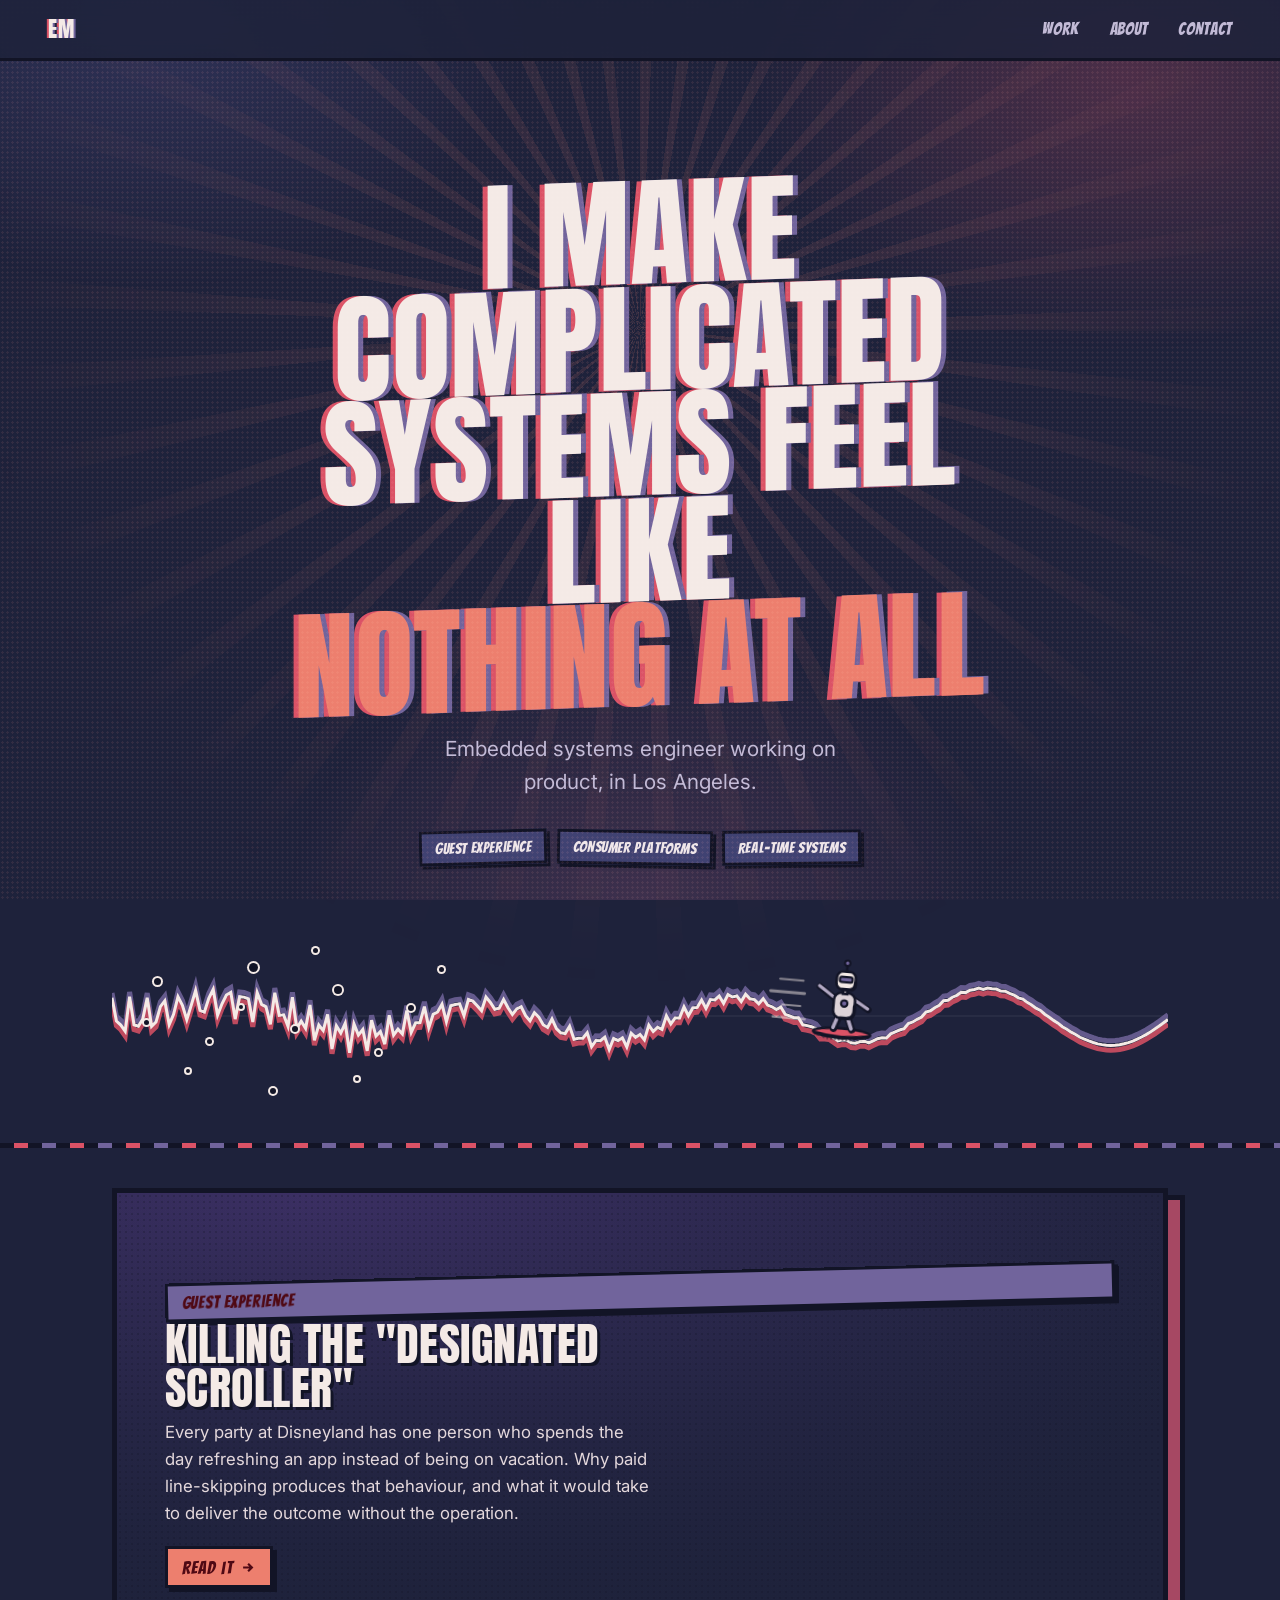
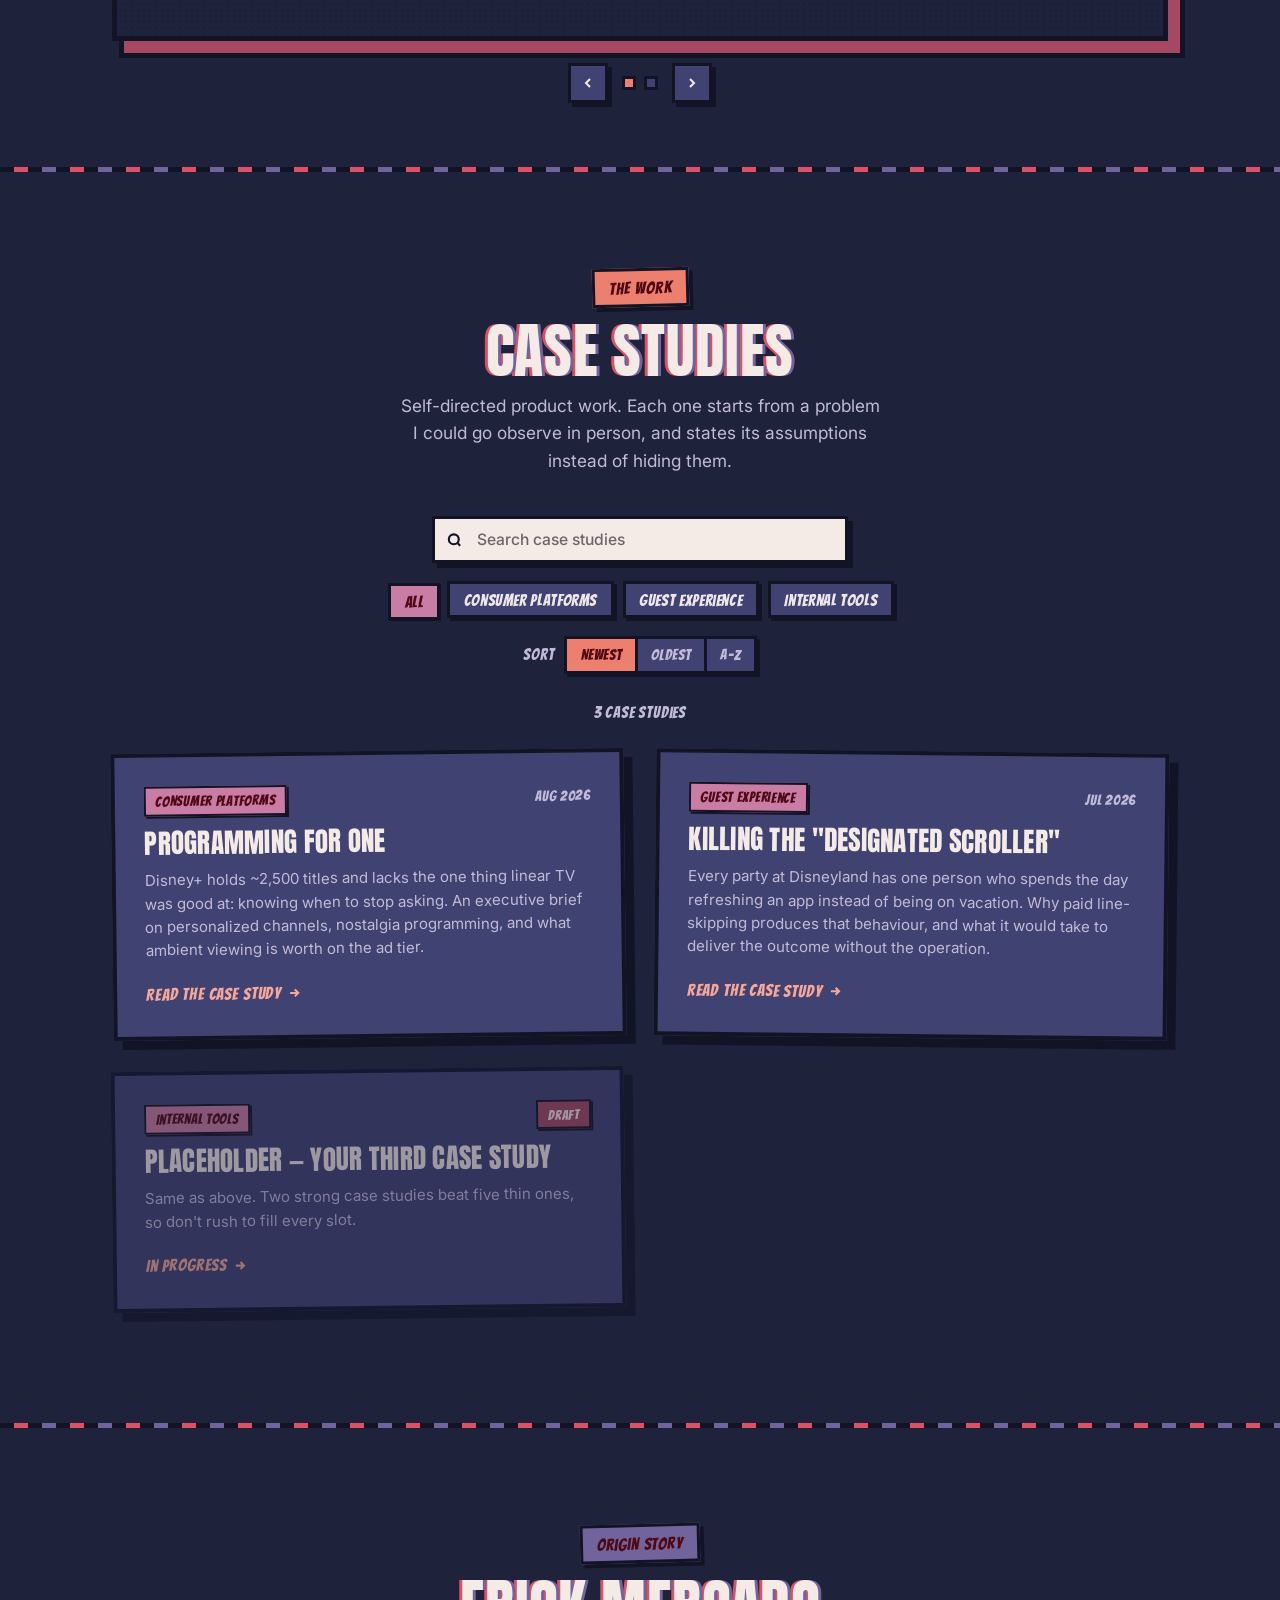
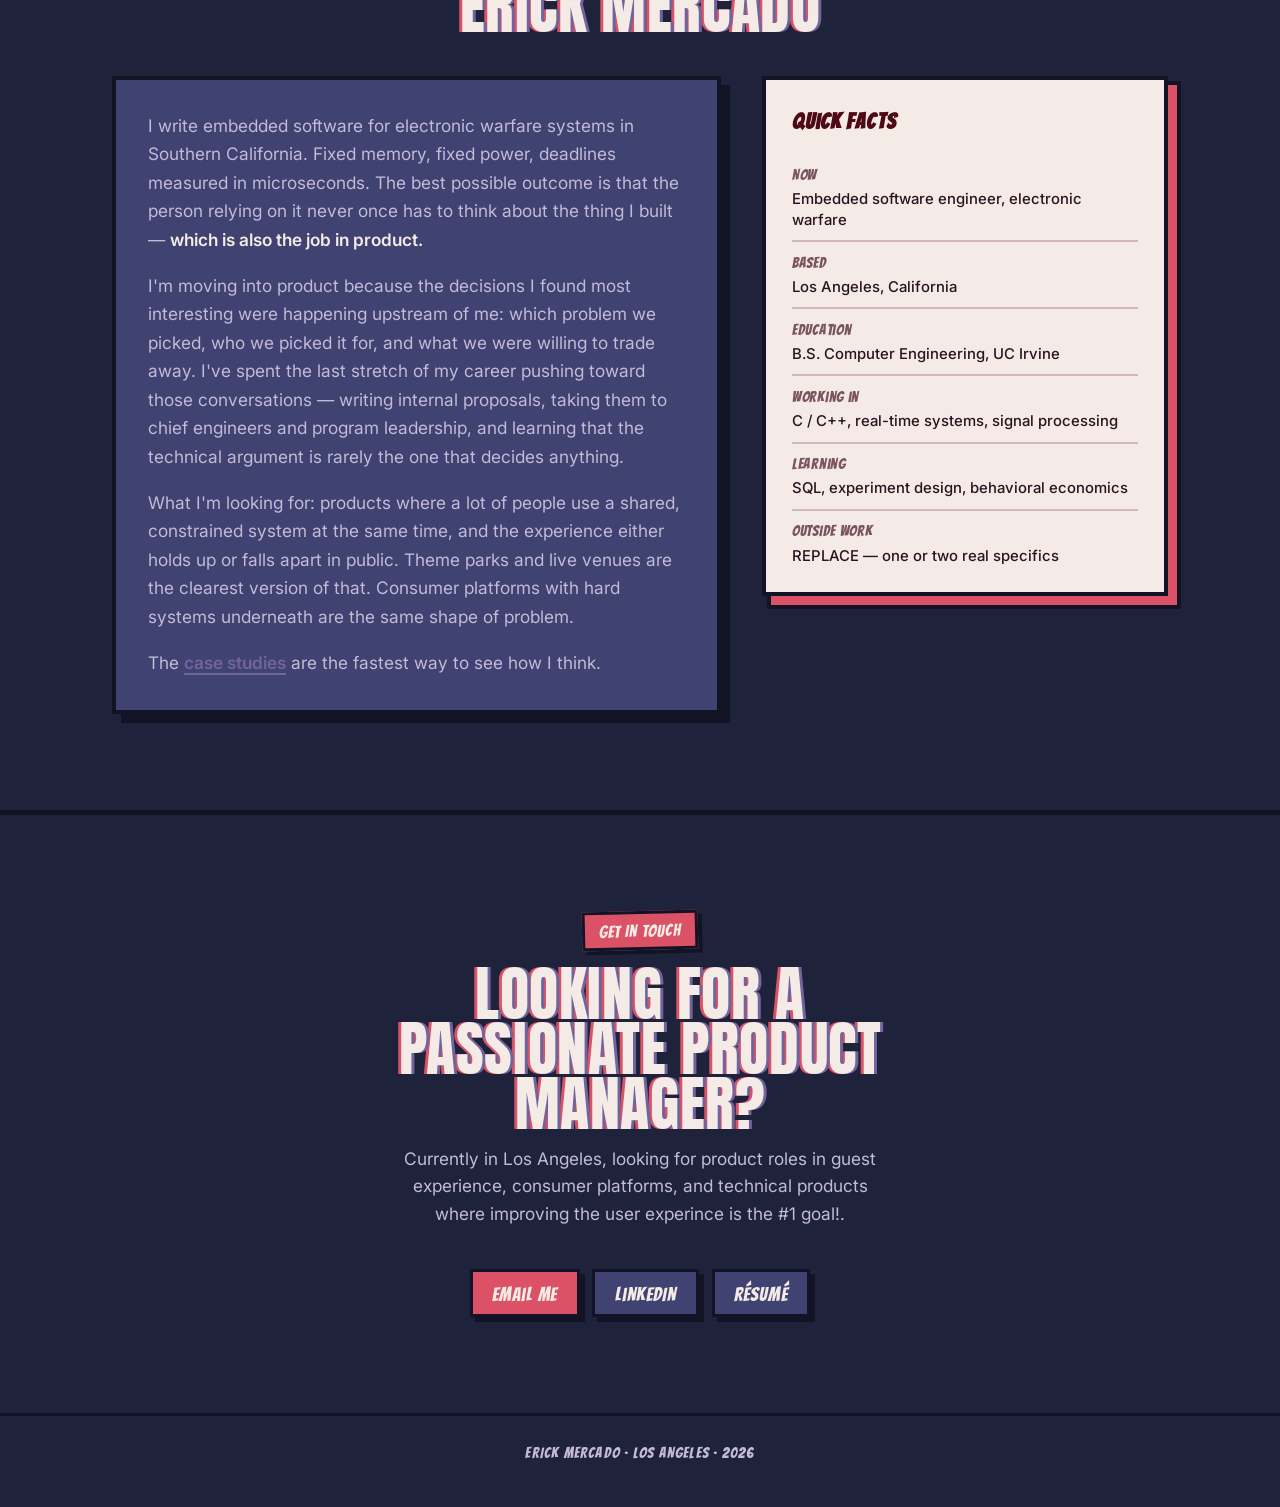
==== commit 5149ea24: "Add Disney+ case study" ====
--- a/index.html
+++ b/index.html
@@ -801,8 +801,8 @@
   <div class="wrap section">
     <div class="section__head">
       <span class="caption caption--magenta">Get In Touch</span>
-      <h2 class="section__title">Building something people live inside?</h2>
-      <p class="section__lede">Currently in Los Angeles, looking for product roles in guest experience, consumer platforms, and technical products where the systems work is genuinely hard.</p>
+      <h2 class="section__title">Looking for a passionate product manager?</h2>
+      <p class="section__lede">Currently in Los Angeles, looking for product roles in guest experience, consumer platforms, and technical products where improving the user experince is the #1 goal!.</p>
     </div>
     <div class="pills">
       <a class="pill pill--primary" href="mailto:REPLACE@example.com">Email me</a>
@@ -845,17 +845,17 @@
     status: "published"
   },
   {
-    id: "placeholder-two",
-    title: "Placeholder — your second case study",
-    summary: "Delete this entry once you have a real second piece. It exists so you can see the search, filter and sort controls working against more than one item.",
-    category: "Consumer Platforms",
-    date: "2026-05-02",
-    url: "#work",
-    image: "",
-    imageAlt: "",
-    tint: "#4F0914",
-    featured: false,
-    status: "draft"
+    id: "disney-plus-channels",
+  title: "Programming for one",
+  summary: "Disney+ holds ~2,500 titles and lacks the one thing linear TV was good at: knowing when to stop asking. An executive brief on personalized channels, nostalgia programming, and what ambient viewing is worth on the ad tier.",
+  category: "Consumer Platforms",
+  date: "2026-08-11",
+  url: "work/disney-plus-channels.html",
+  image: "",
+  imageAlt: "",
+  tint: "#2A2E52",
+  featured: true,
+  status: "published"
   },
   {
     id: "placeholder-three",
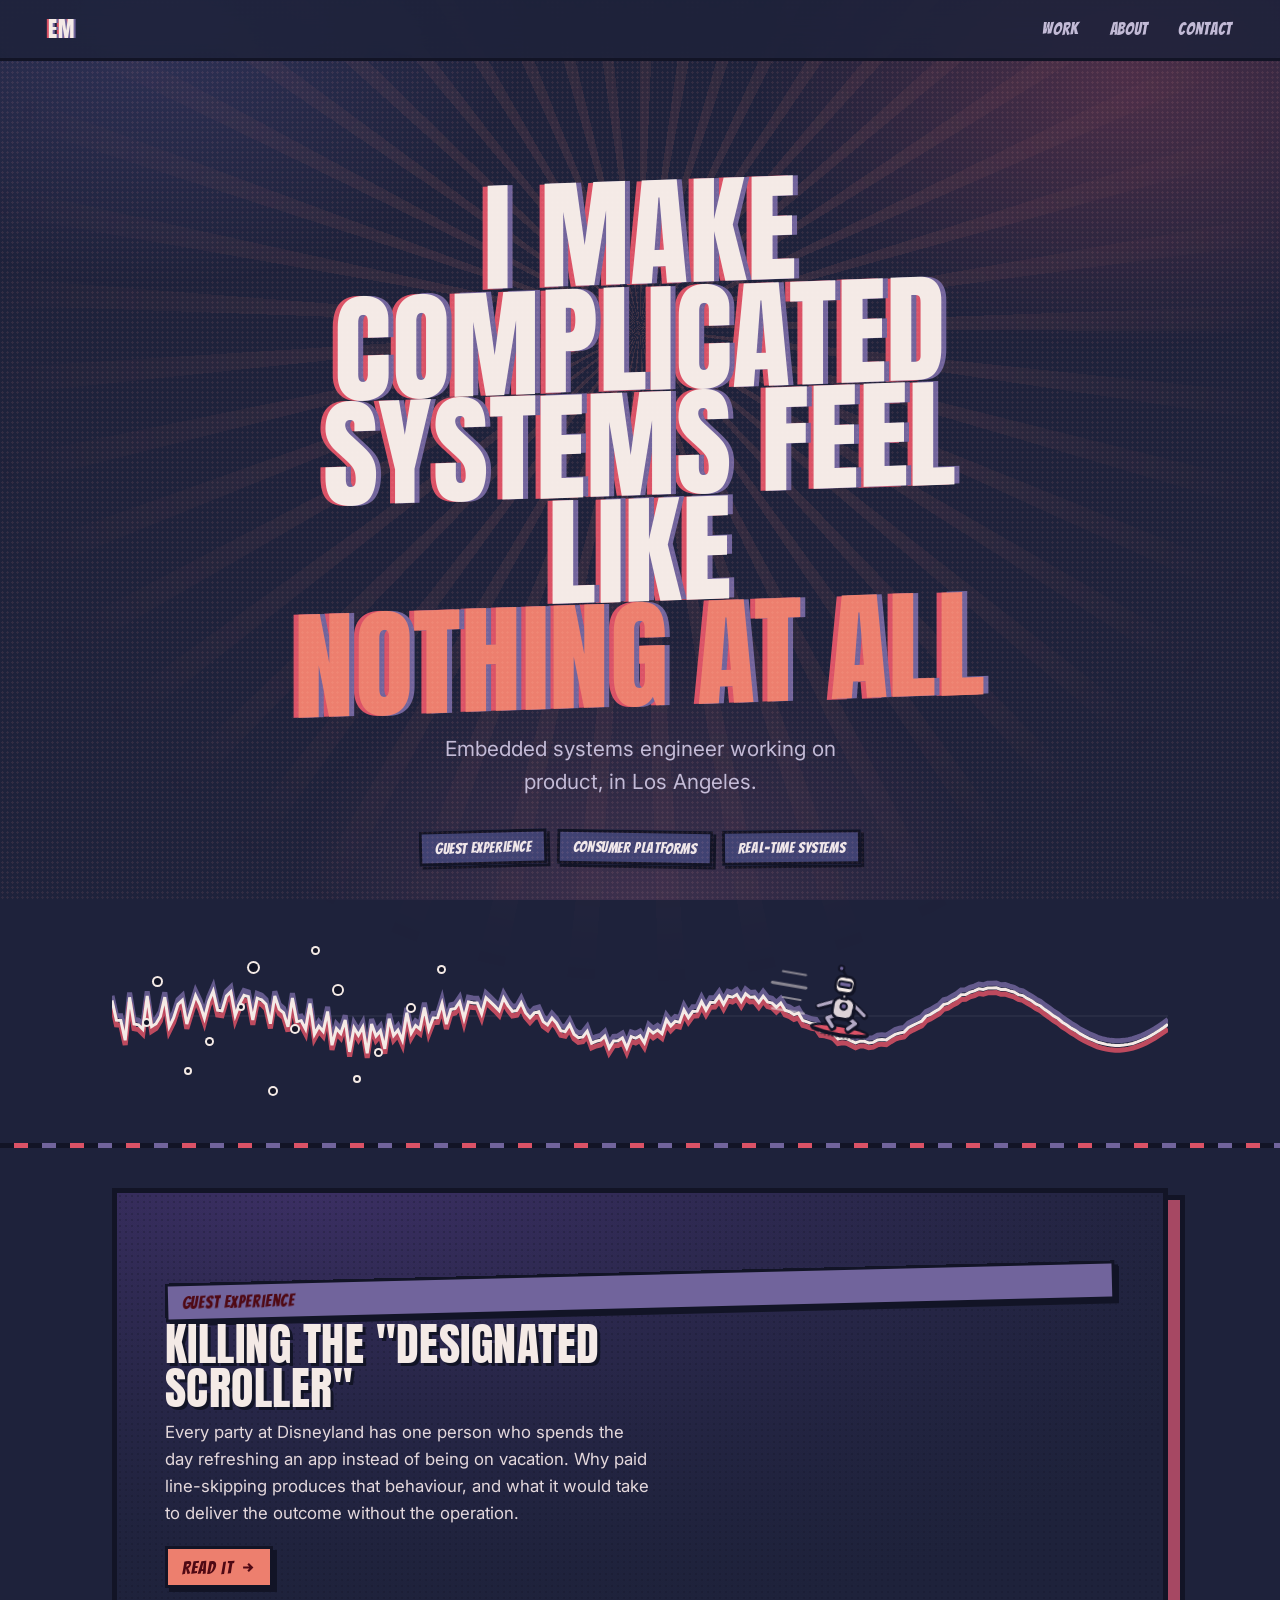
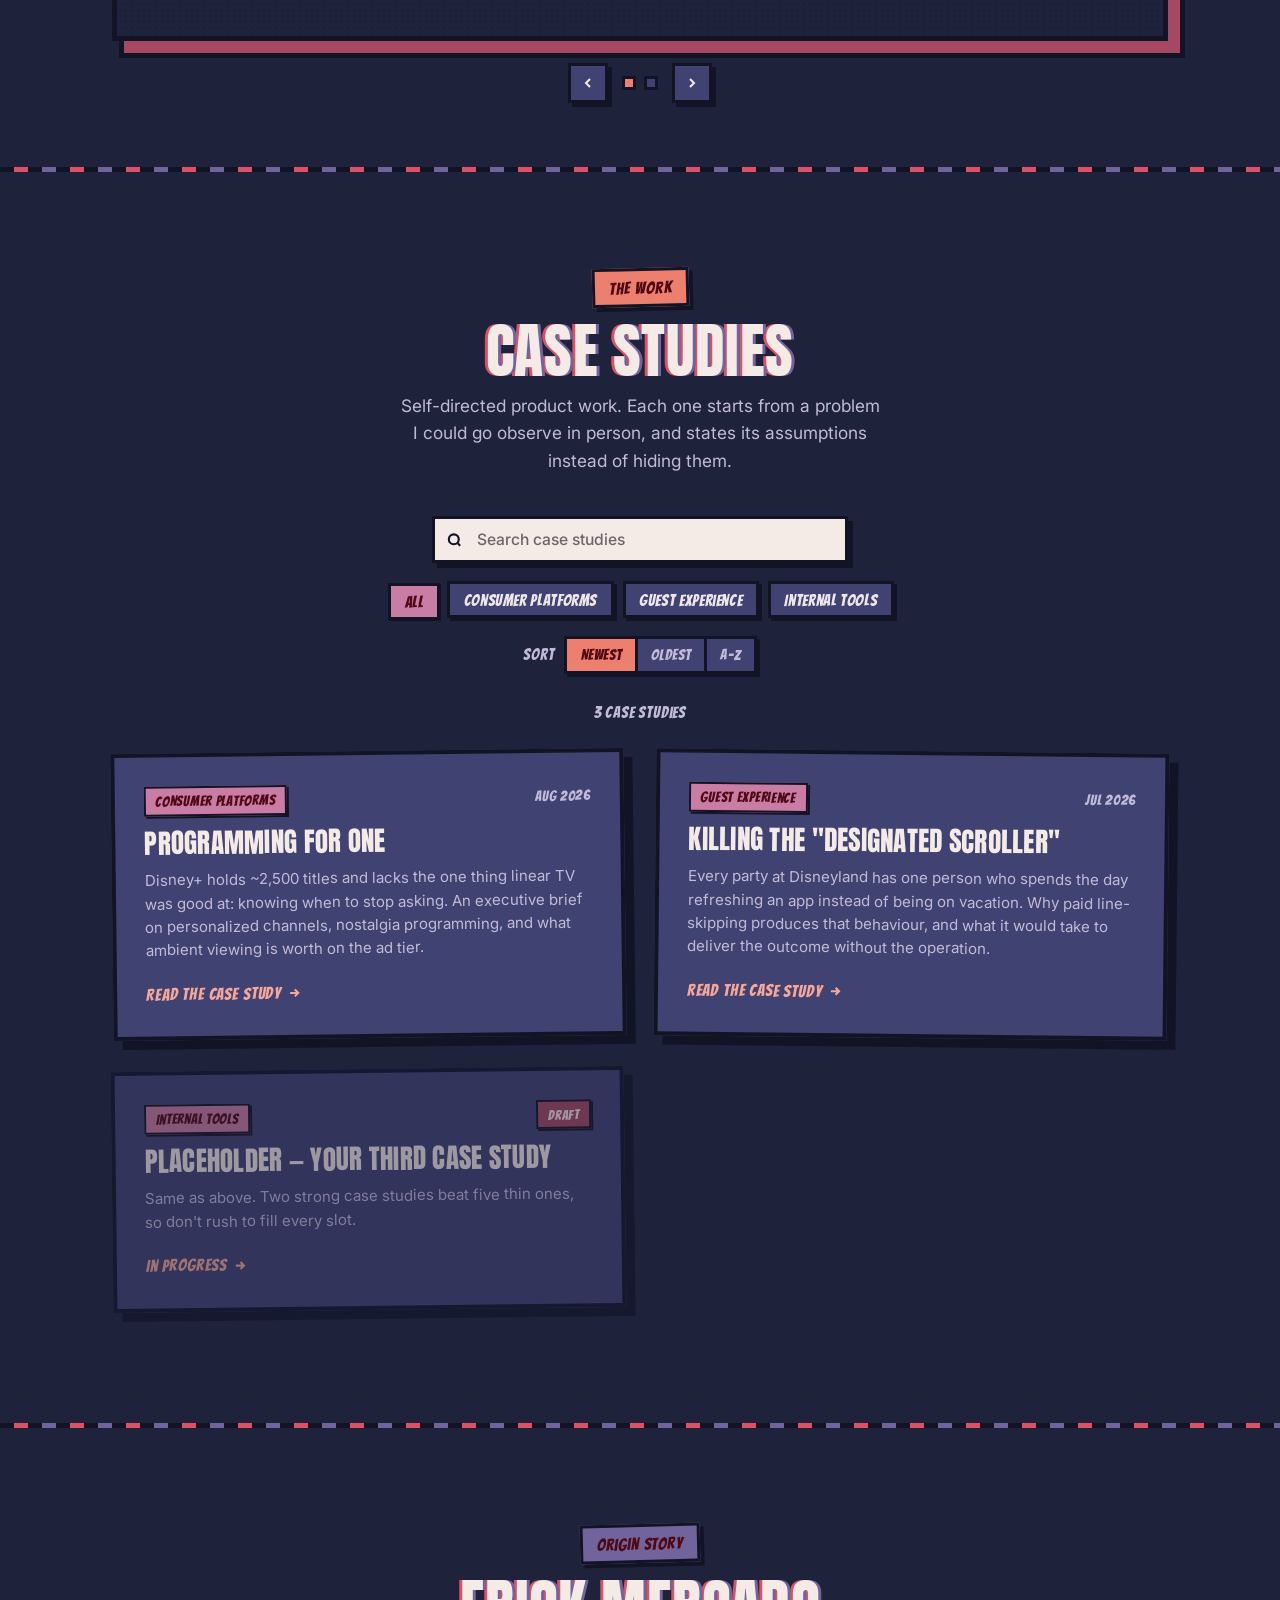
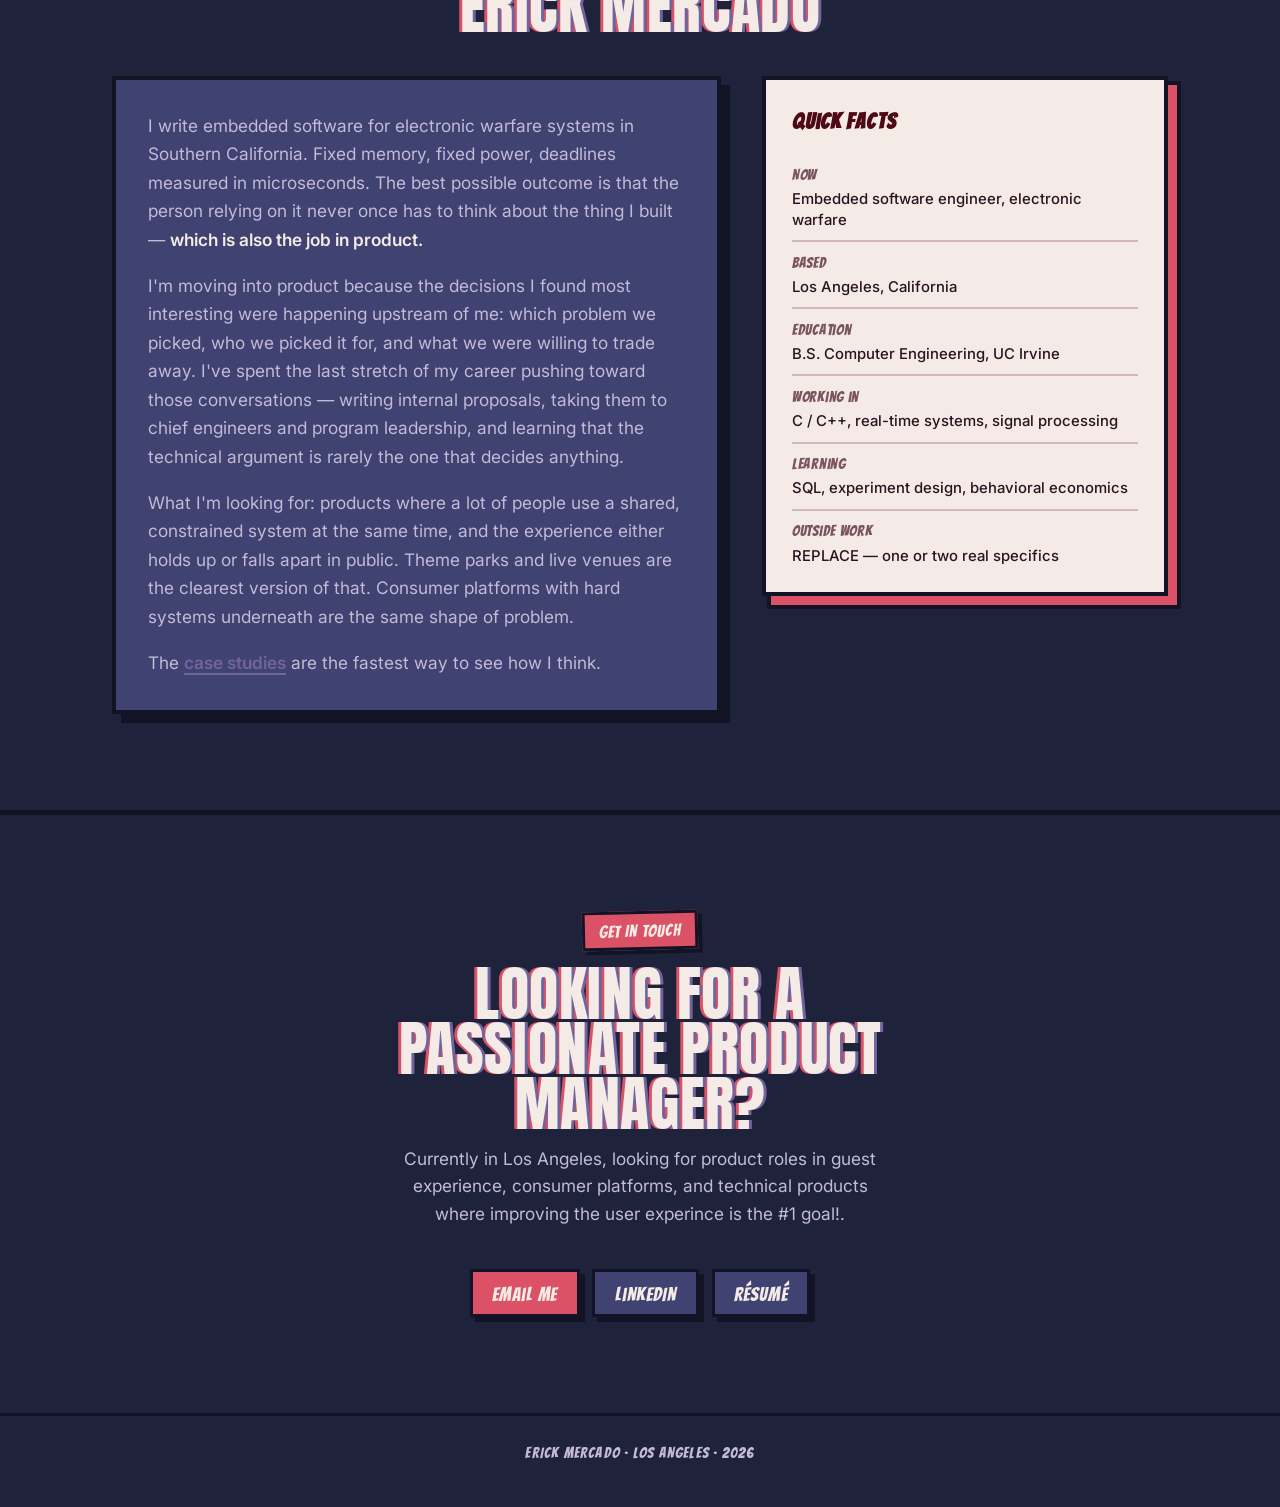
==== commit 3895493a: "Rename resume.pdf to ErickMercadoResume.pdf Downloads now save with a recruiter-friendly filename in" ====
--- a/index.html
+++ b/index.html
@@ -807,7 +807,7 @@
     <div class="pills">
       <a class="pill pill--primary" href="mailto:REPLACE@example.com">Email me</a>
       <a class="pill" href="https://linkedin.com/in/REPLACE">LinkedIn</a>
-      <a class="pill" href="resume.pdf">Résumé</a>
+      <a class="pill" href="ErickMercadoResume.pdf">Résumé</a>
     </div>
   </div>
   <div class="colophon">ERICK MERCADO · LOS ANGELES · <span id="year">2026</span></div>
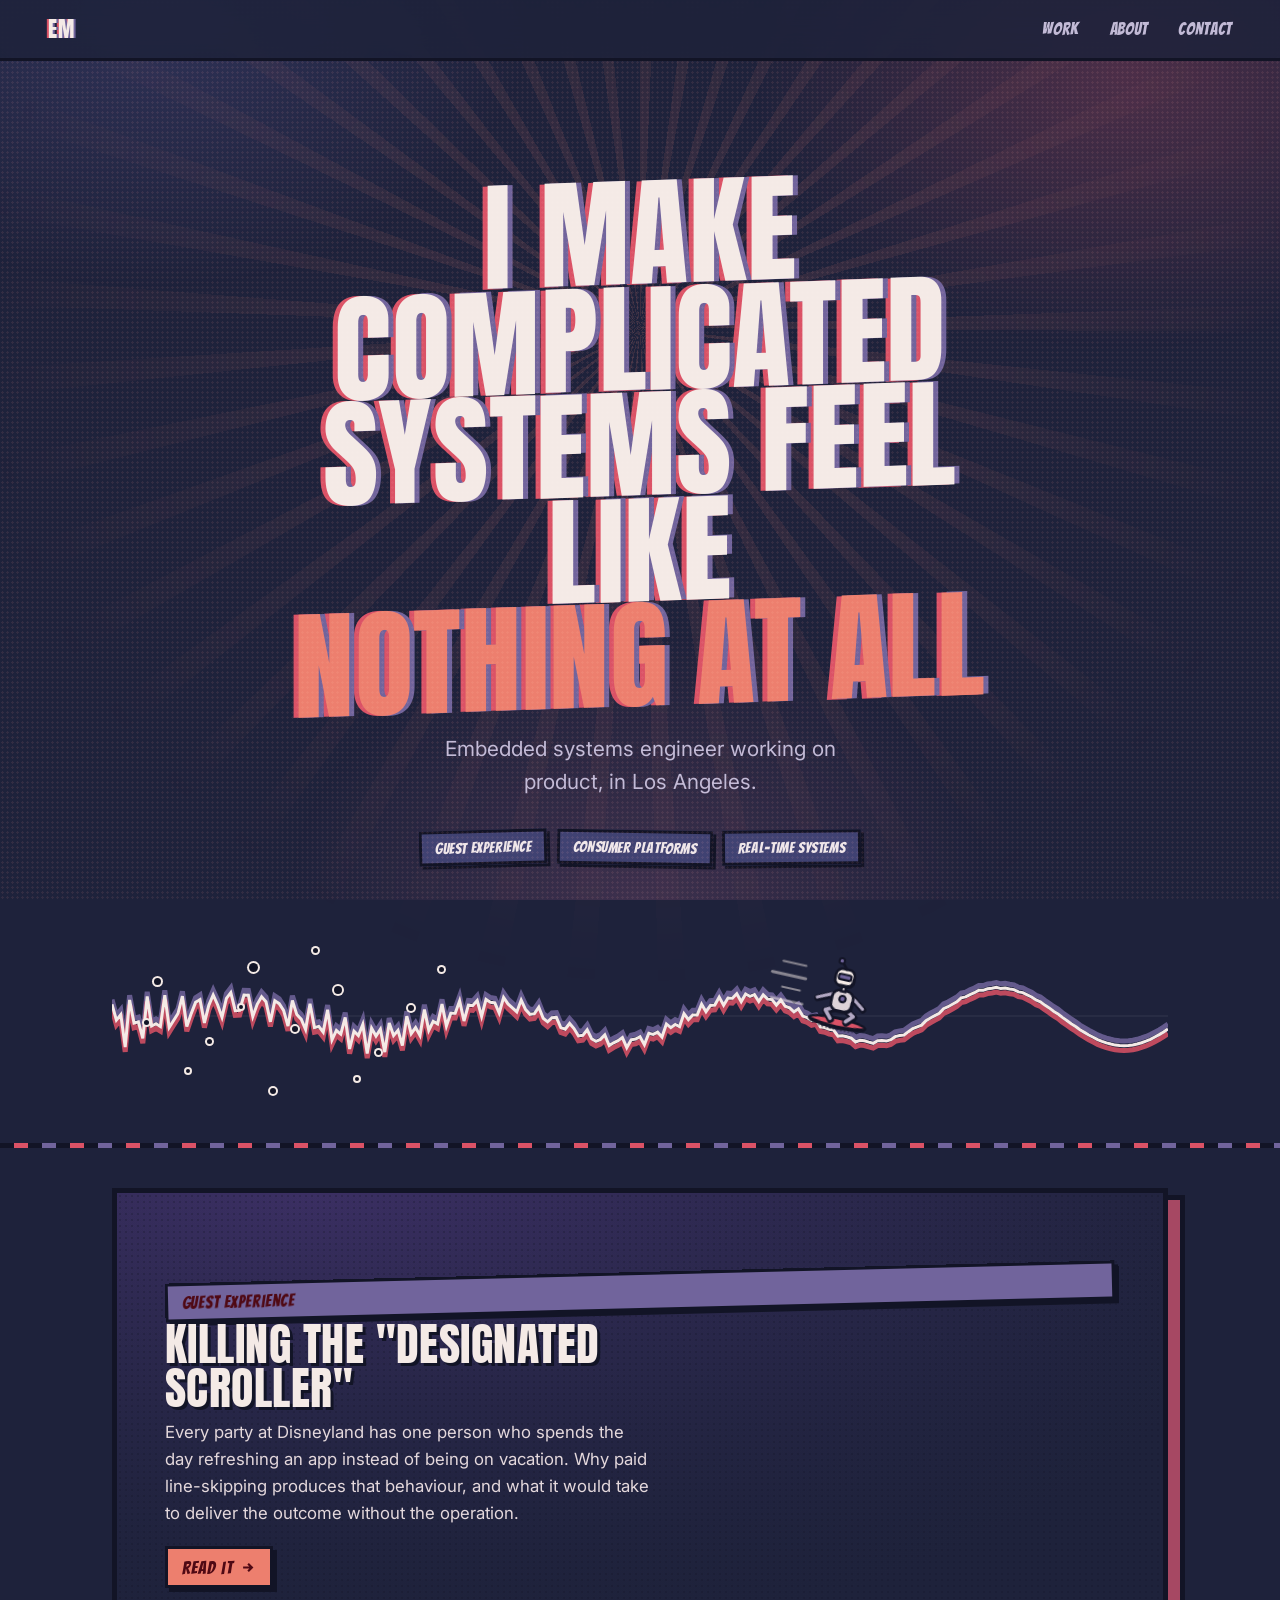
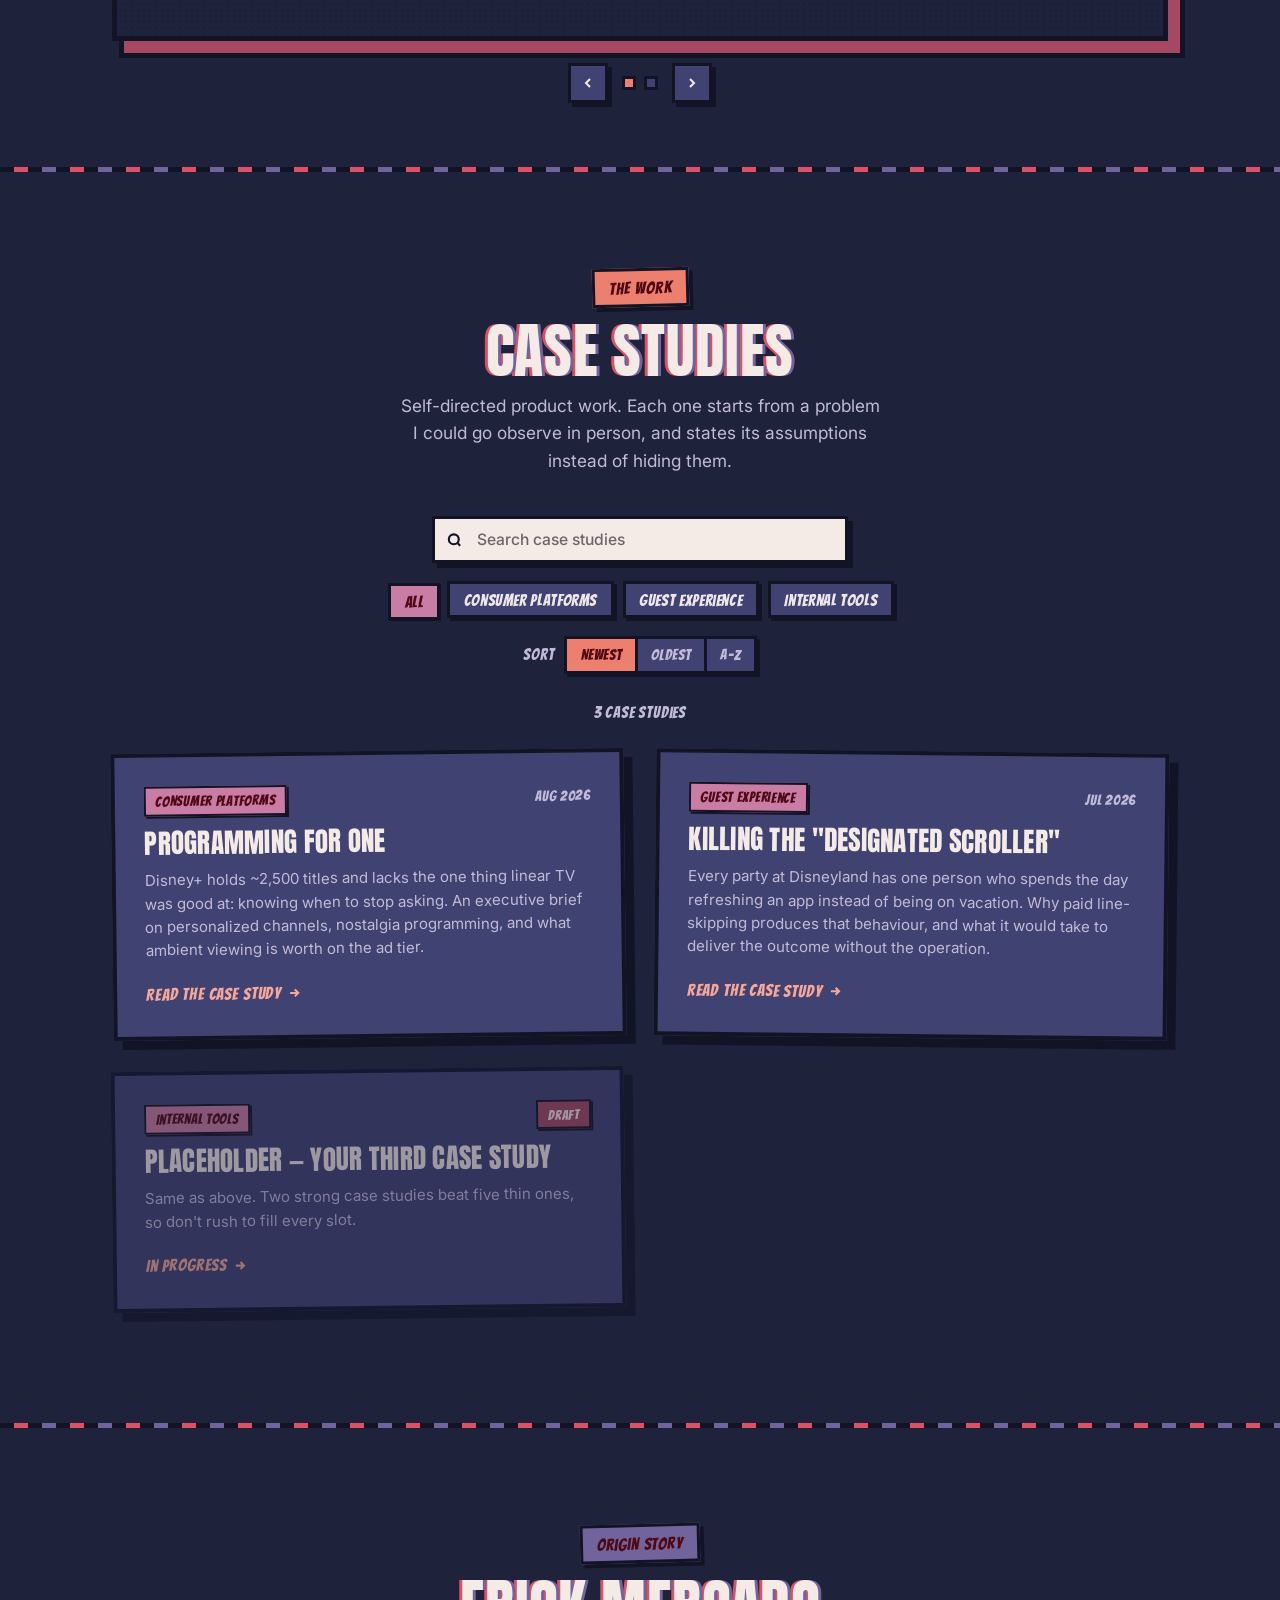
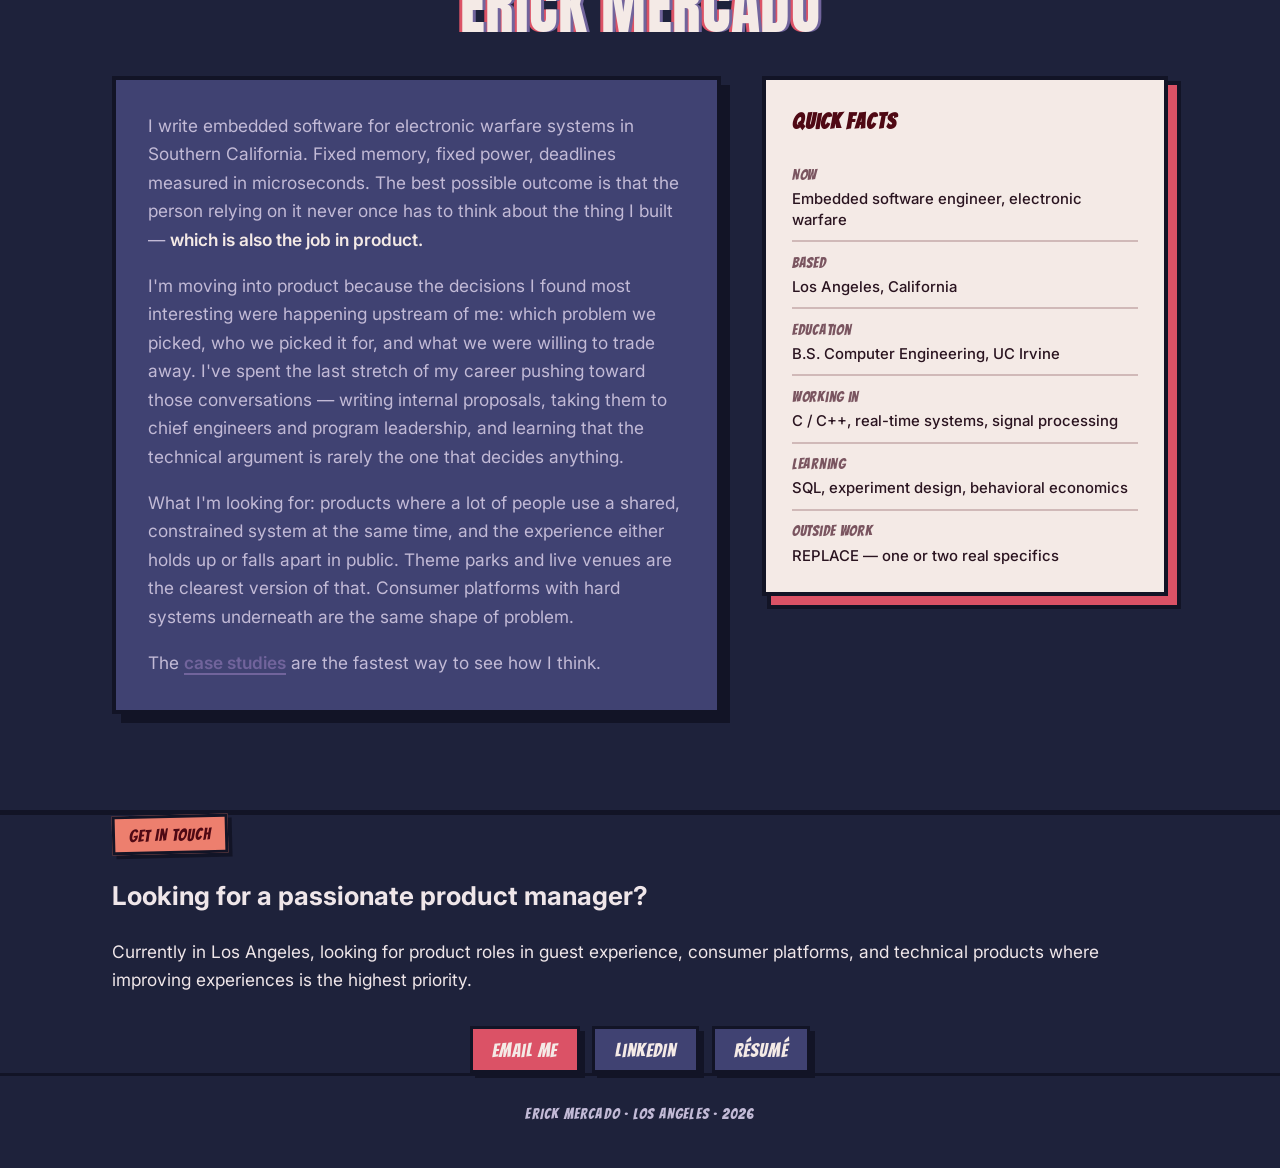
==== commit 71781ea6: "Update Disneyland app case study and unify contact footer Refreshes the latest Disneyland app page a" ====
--- a/index.html
+++ b/index.html
@@ -798,19 +798,17 @@
 
 <!-- ===================== CONTACT ===================== -->
 <footer class="contact" id="contact">
-  <div class="wrap section">
-    <div class="section__head">
-      <span class="caption caption--magenta">Get In Touch</span>
-      <h2 class="section__title">Looking for a passionate product manager?</h2>
-      <p class="section__lede">Currently in Los Angeles, looking for product roles in guest experience, consumer platforms, and technical products where improving the user experince is the #1 goal!.</p>
-    </div>
+  <div class="wrap inner">
+    <span class="caption">Get In Touch</span>
+    <h2>Looking for a passionate product manager?</h2>
+    <p>Currently in Los Angeles, looking for product roles in guest experience, consumer platforms, and technical products where improving experiences is the highest priority.</p>
     <div class="pills">
-      <a class="pill pill--primary" href="mailto:REPLACE@example.com">Email me</a>
-      <a class="pill" href="https://linkedin.com/in/REPLACE">LinkedIn</a>
-      <a class="pill" href="ErickMercadoResume.pdf">Résumé</a>
+      <a class="pill pill--primary" href="mailto:erick.mercado2016@gmail.com">Email me</a>
+      <a class="pill" href="https://www.linkedin.com/in/erick-mercado/">LinkedIn</a>
+      <a class="pill" href="ErickMercadoResume.pdf">R&eacute;sum&eacute;</a>
     </div>
   </div>
-  <div class="colophon">ERICK MERCADO · LOS ANGELES · <span id="year">2026</span></div>
+  <div class="colophon">ERICK MERCADO &middot; LOS ANGELES &middot; <span id="year">2026</span></div>
 </footer>
 
 <script>
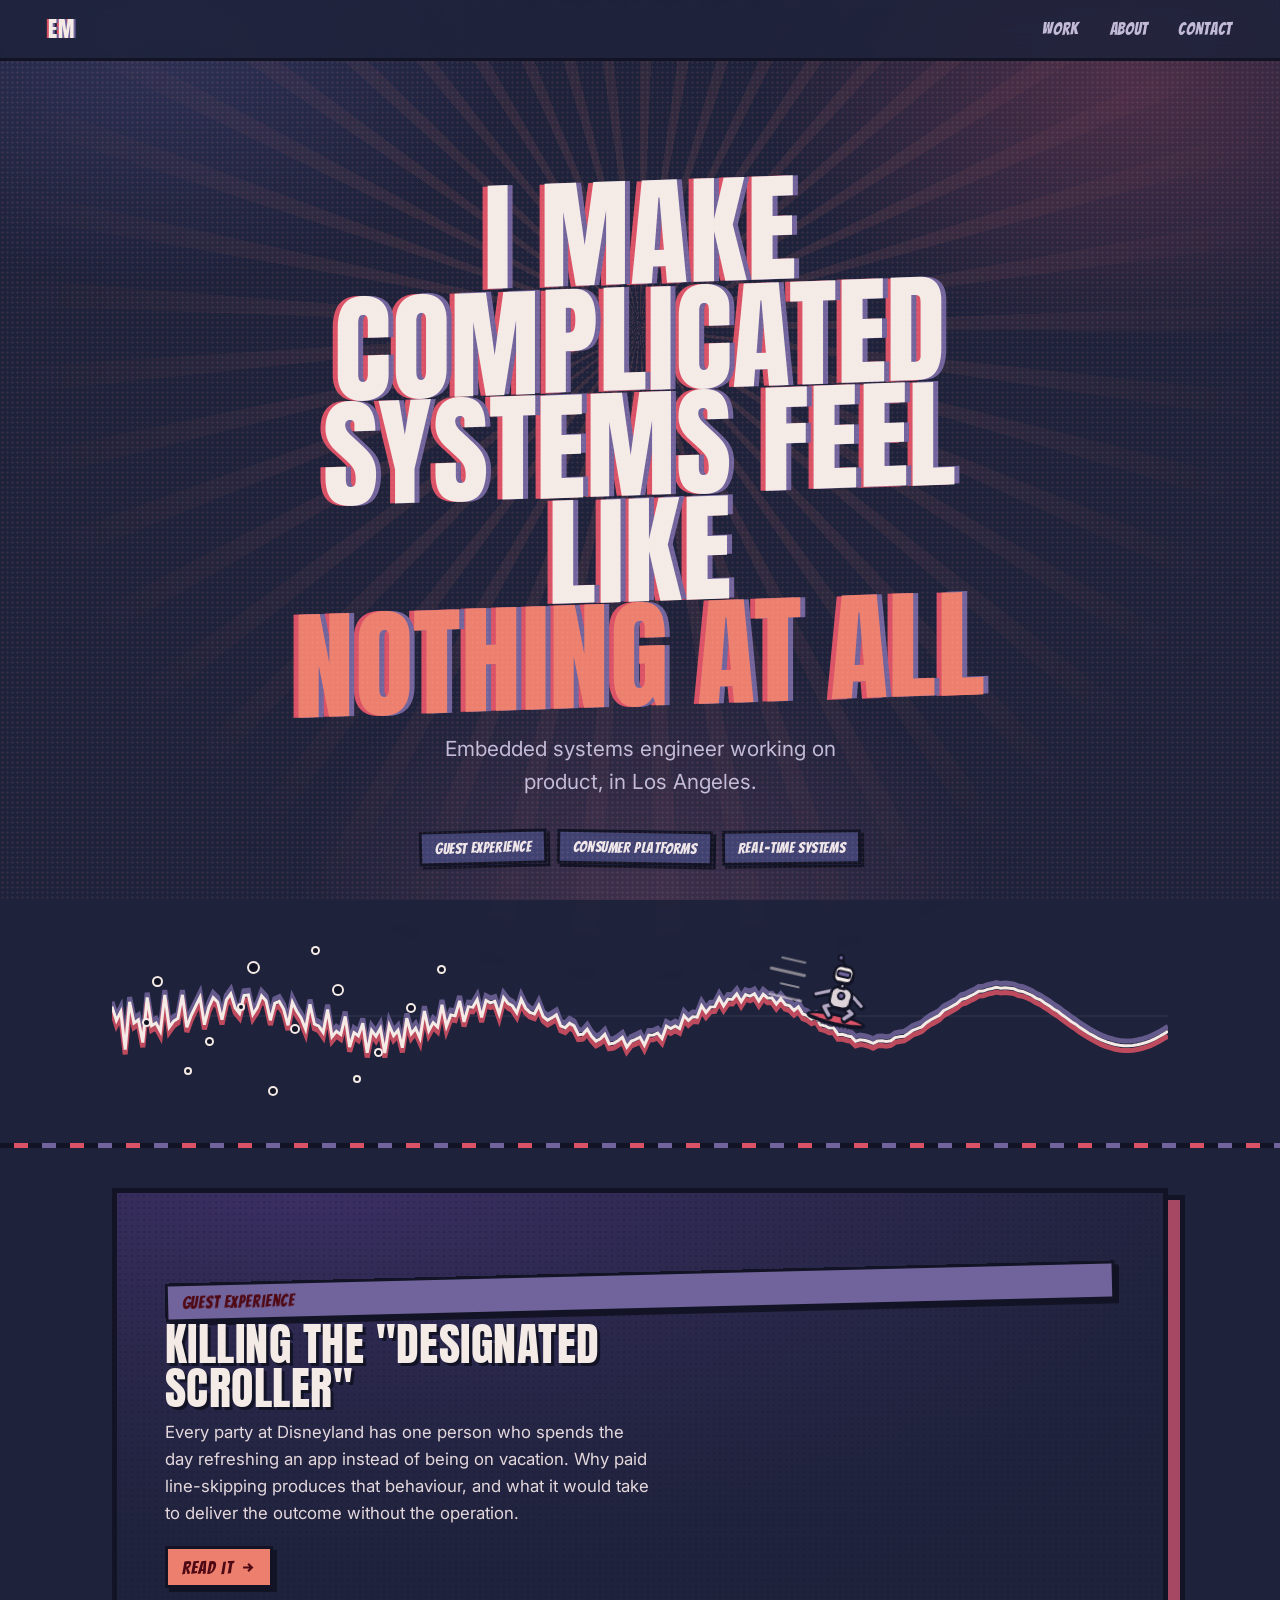
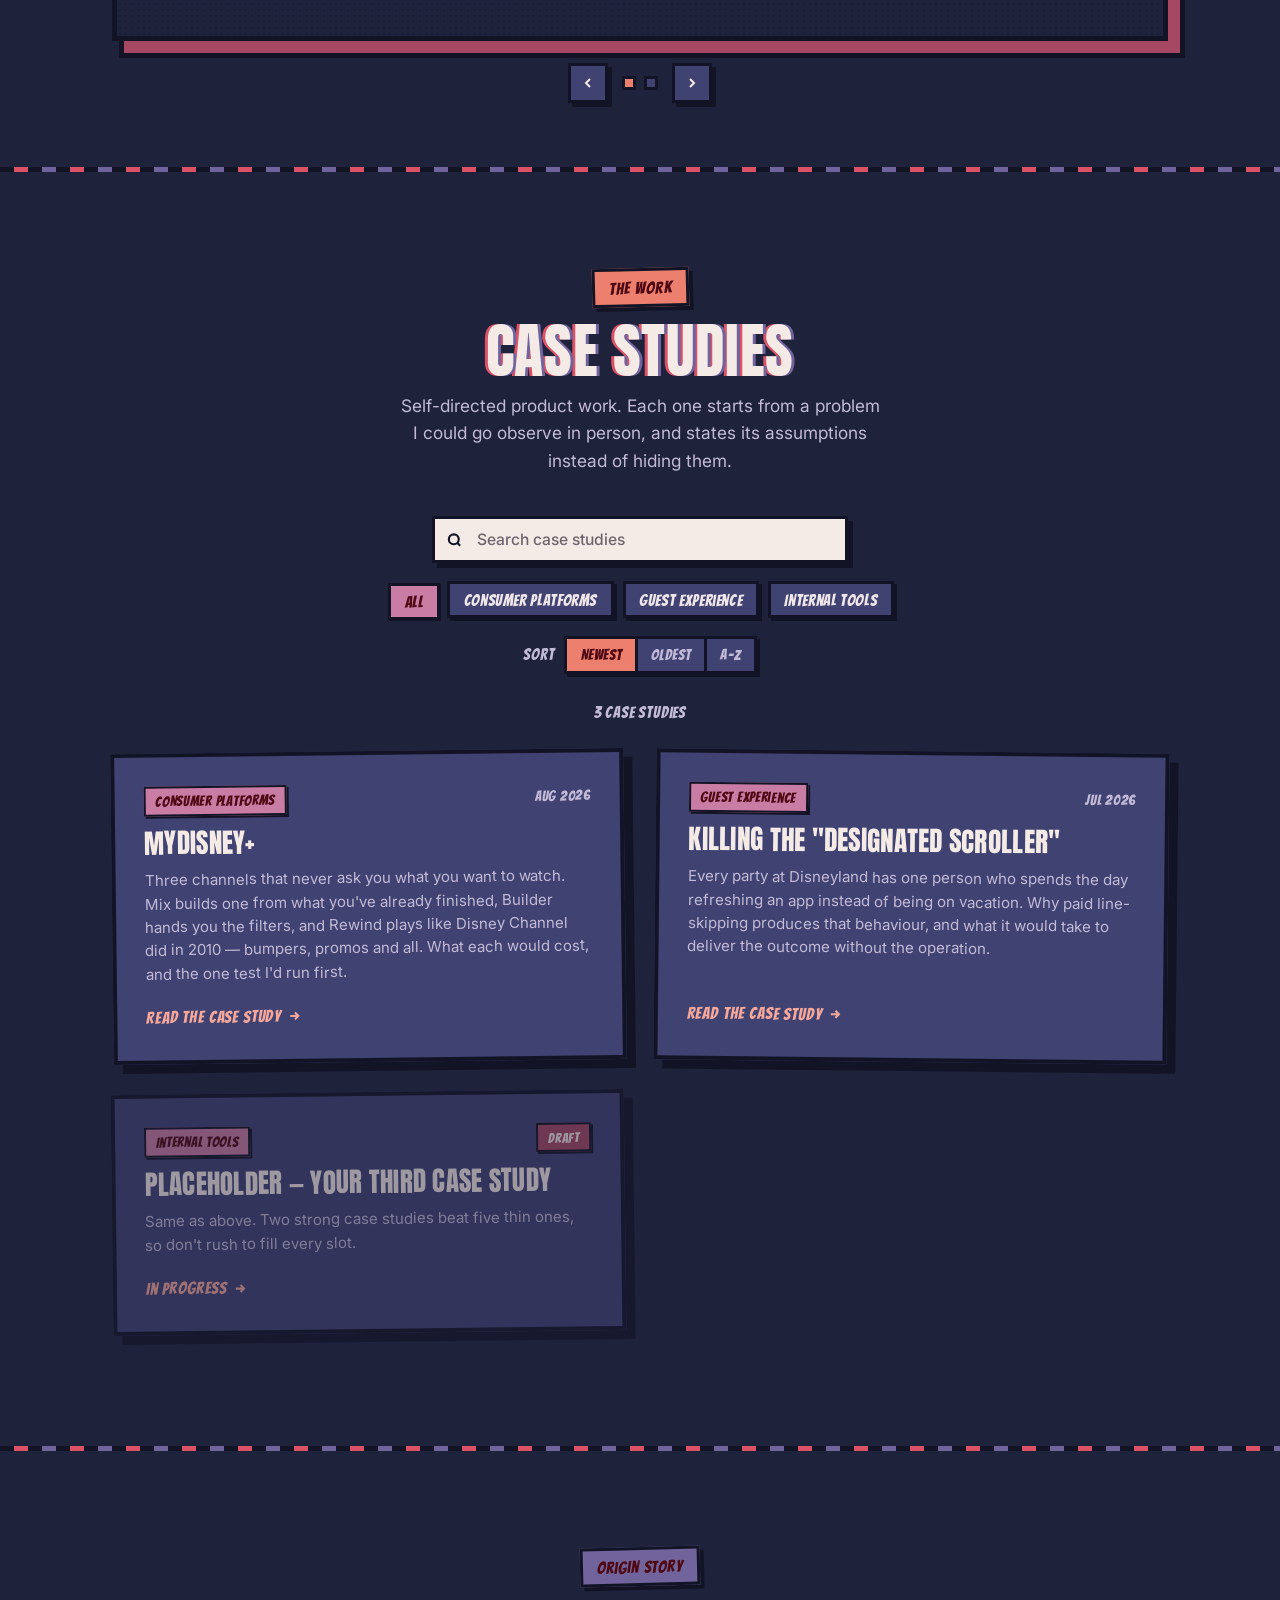
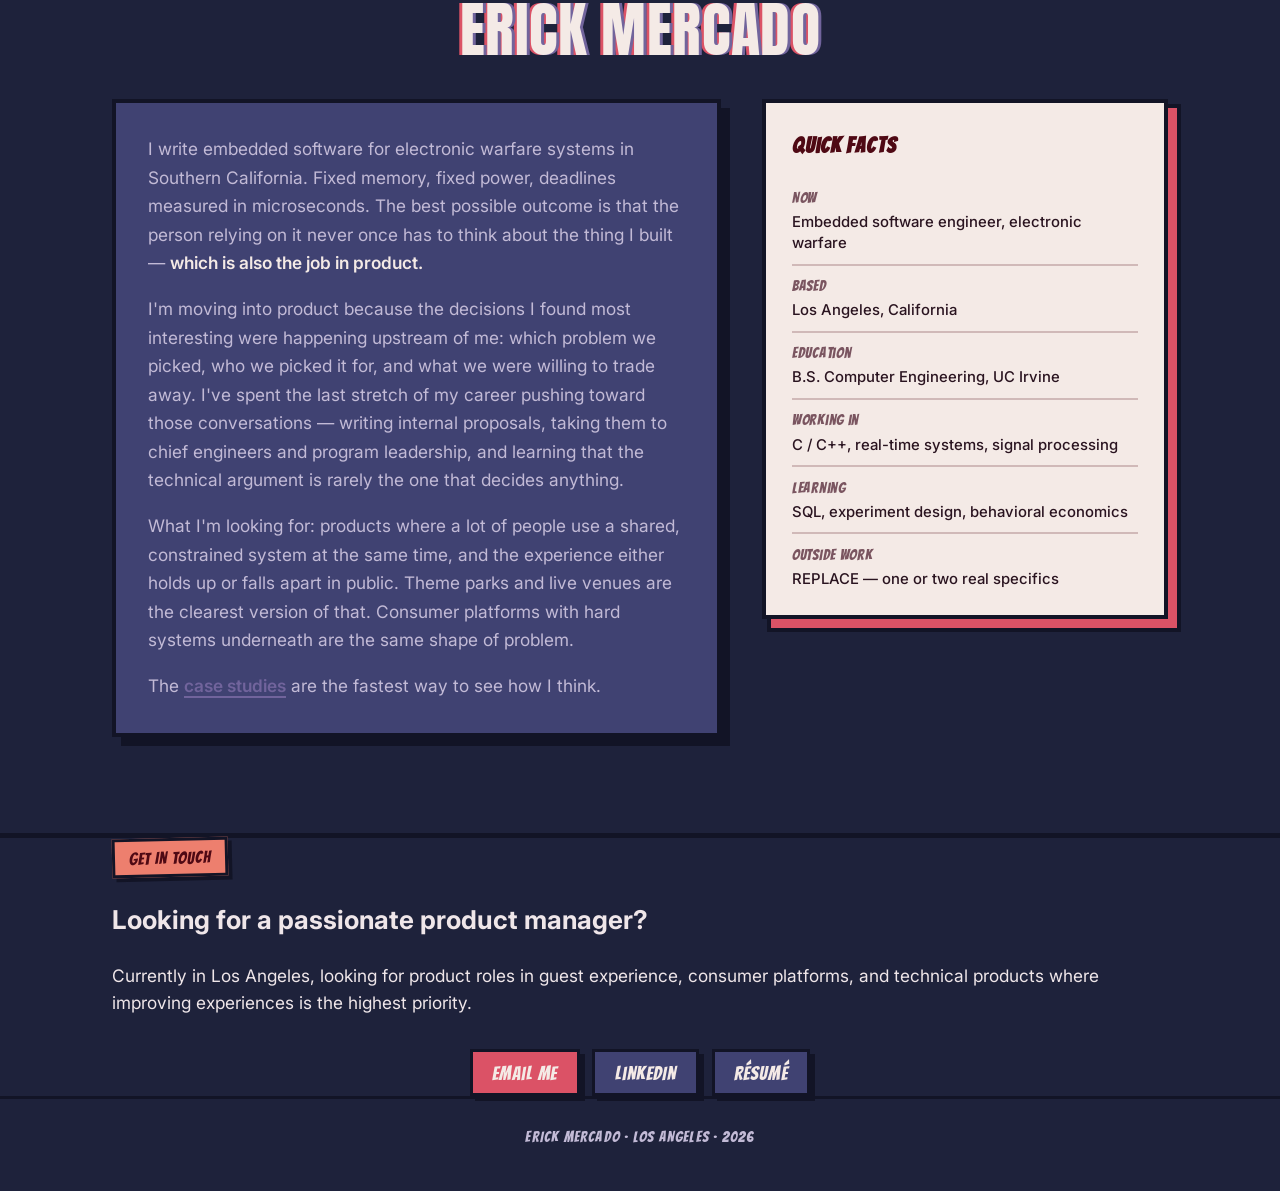
==== commit 50a0a3c1: "Rebrand Disney+ case study as MyDisney+ (Mix/Builder/Rewind) - Restructured around three named chann" ====
--- a/index.html
+++ b/index.html
@@ -844,8 +844,8 @@
   },
   {
     id: "disney-plus-channels",
-  title: "Programming for one",
-  summary: "Disney+ holds ~2,500 titles and lacks the one thing linear TV was good at: knowing when to stop asking. An executive brief on personalized channels, nostalgia programming, and what ambient viewing is worth on the ad tier.",
+  title: "MyDisney+",
+  summary: "Three channels that never ask you what you want to watch. Mix builds one from what you've already finished, Builder hands you the filters, and Rewind plays like Disney Channel did in 2010 — bumpers, promos and all. What each would cost, and the one test I'd run first.",
   category: "Consumer Platforms",
   date: "2026-08-11",
   url: "work/disney-plus-channels.html",
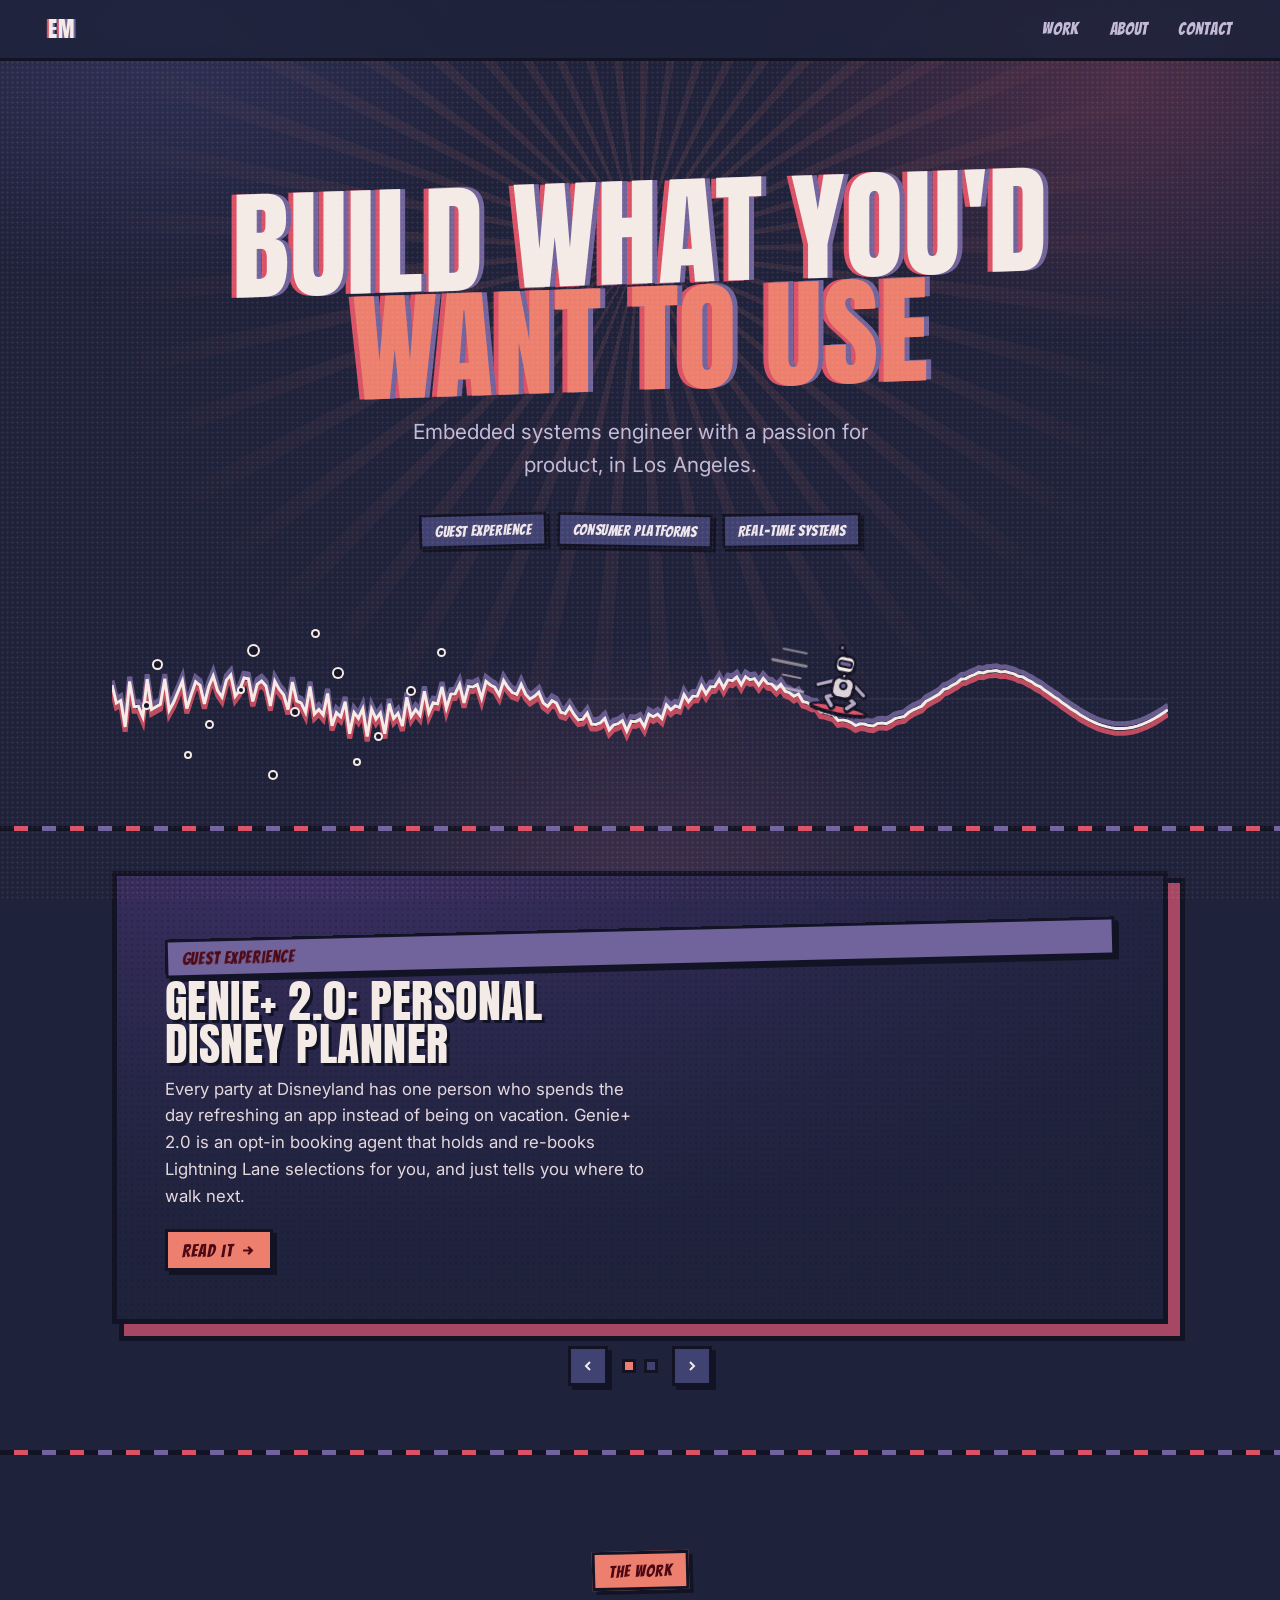
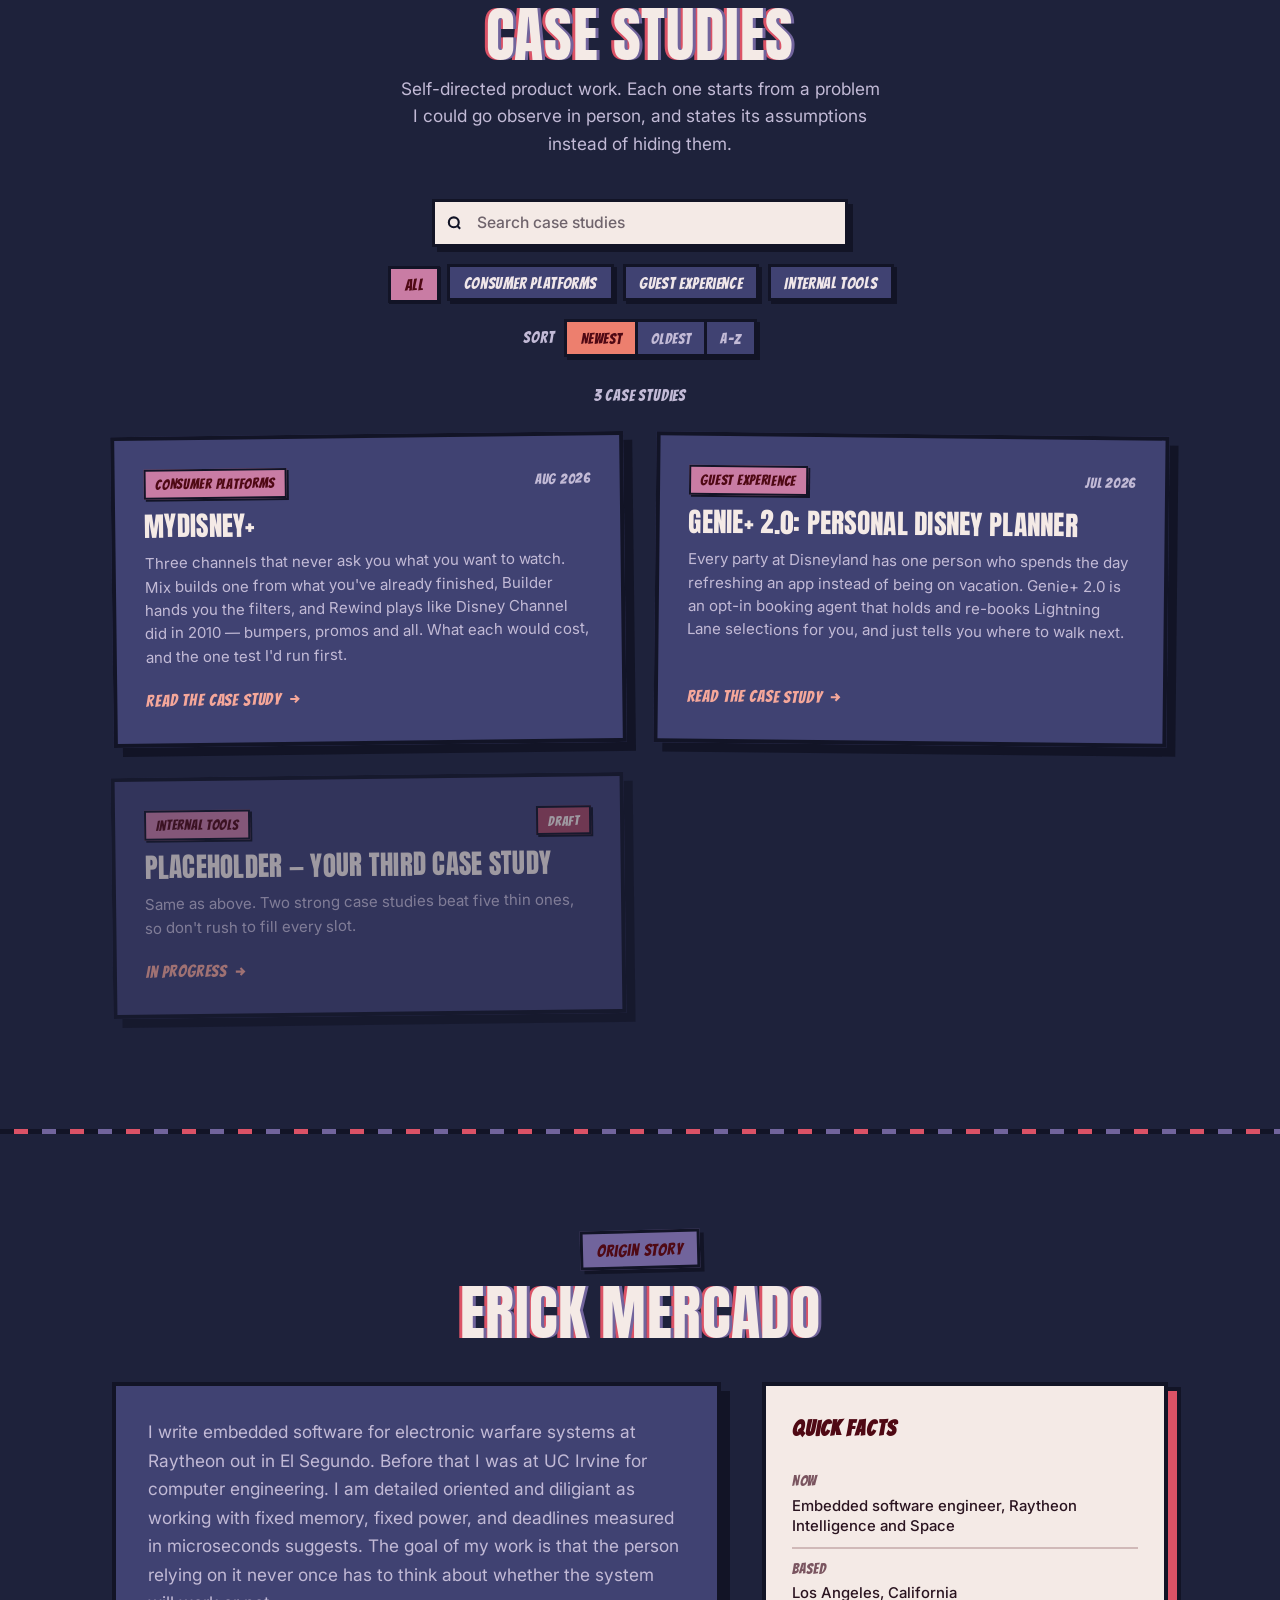
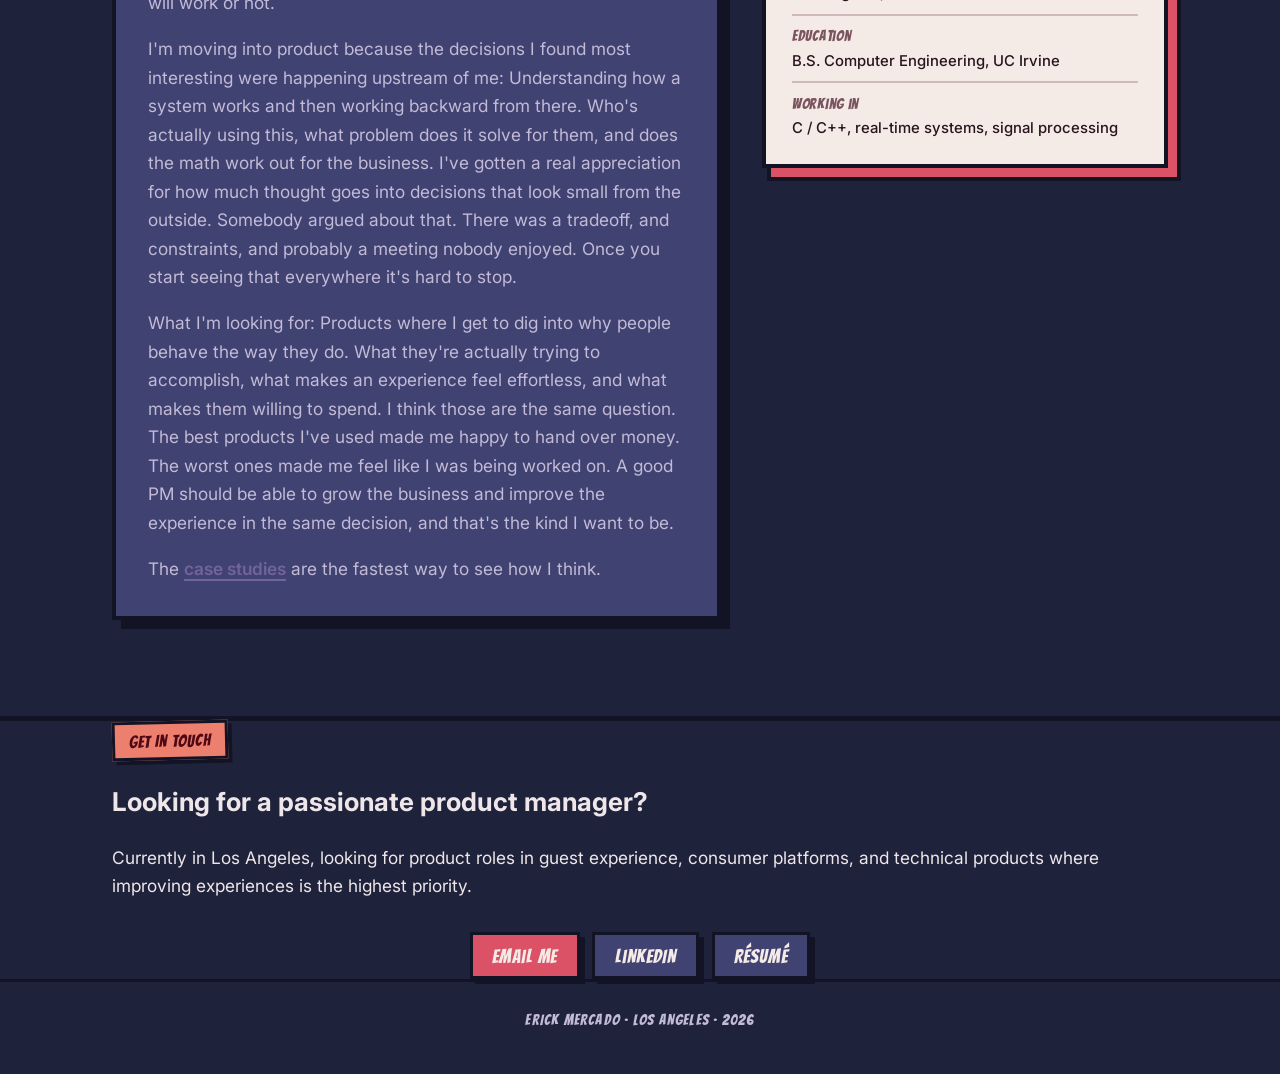
==== commit 52c53c76: "Rename case study URLs to match product titles - work/disney-plus-channels.html -> work/mydisney-plu" ====
--- a/index.html
+++ b/index.html
@@ -598,8 +598,8 @@
   <!-- ===================== HERO ===================== -->
   <section class="wrap hero" id="top">
     <div class="hero__burst" aria-hidden="true"></div>
-    <h1 class="hero__title">I make complicated systems feel like <span>nothing at all</span></h1>
-    <p class="hero__sub">Embedded systems engineer working on product, in Los Angeles.</p>
+    <h1 class="hero__title">Build what you'd <span>want to use</span></h1>
+    <p class="hero__sub">Embedded systems engineer with a passion for product, in Los Angeles.</p>
     <div class="hero__meta">
       <span>Guest experience</span>
       <span>Consumer platforms</span>
@@ -771,11 +771,11 @@
 
     <div class="about">
       <div class="about__body">
-        <p>I write embedded software for electronic warfare systems in Southern California. Fixed memory, fixed power, deadlines measured in microseconds. The best possible outcome is that the person relying on it never once has to think about the thing I built — <strong>which is also the job in product.</strong></p>
-
-        <p>I'm moving into product because the decisions I found most interesting were happening upstream of me: which problem we picked, who we picked it for, and what we were willing to trade away. I've spent the last stretch of my career pushing toward those conversations — writing internal proposals, taking them to chief engineers and program leadership, and learning that the technical argument is rarely the one that decides anything.</p>
-
-        <p>What I'm looking for: products where a lot of people use a shared, constrained system at the same time, and the experience either holds up or falls apart in public. Theme parks and live venues are the clearest version of that. Consumer platforms with hard systems underneath are the same shape of problem.</p>
+        <p>I write embedded software for electronic warfare systems at Raytheon out in El Segundo. Before that I was at UC Irvine for computer engineering. I am detailed oriented and diligiant as working with fixed memory, fixed power, and deadlines measured in microseconds suggests. The goal of my work is that the person relying on it never once has to think about whether the system will work or not.</p>
+
+        <p>I'm moving into product because the decisions I found most interesting were happening upstream of me: Understanding how a system works and then working backward from there. Who's actually using this, what problem does it solve for them, and does the math work out for the business. I've gotten a real appreciation for how much thought goes into decisions that look small from the outside. Somebody argued about that. There was a tradeoff, and constraints, and probably a meeting nobody enjoyed. Once you start seeing that everywhere it's hard to stop.</p>
+
+        <p>What I'm looking for: Products where I get to dig into why people behave the way they do. What they're actually trying to accomplish, what makes an experience feel effortless, and what makes them willing to spend. I think those are the same question. The best products I've used made me happy to hand over money. The worst ones made me feel like I was being worked on. A good PM should be able to grow the business and improve the experience in the same decision, and that's the kind I want to be.</p>
 
         <p>The <a href="#work">case studies</a> are the fastest way to see how I think.</p>
       </div>
@@ -783,12 +783,10 @@
       <aside class="specs">
         <h3>Quick Facts</h3>
         <dl>
-          <div><dt>Now</dt><dd>Embedded software engineer, electronic warfare</dd></div>
+          <div><dt>Now</dt><dd>Embedded software engineer, Raytheon Intelligence and Space</dd></div>
           <div><dt>Based</dt><dd>Los Angeles, California</dd></div>
           <div><dt>Education</dt><dd>B.S. Computer Engineering, UC Irvine</dd></div>
           <div><dt>Working in</dt><dd>C / C++, real-time systems, signal processing</dd></div>
-          <div><dt>Learning</dt><dd>SQL, experiment design, behavioral economics</dd></div>
-          <div><dt>Outside work</dt><dd>REPLACE — one or two real specifics</dd></div>
         </dl>
       </aside>
     </div>
@@ -830,12 +828,12 @@
    ================================================================ */
 const CASE_STUDIES = [
   {
-    id: "disneyland-app",
-    title: 'Killing the "designated scroller"',
-    summary: "Every party at Disneyland has one person who spends the day refreshing an app instead of being on vacation. Why paid line-skipping produces that behaviour, and what it would take to deliver the outcome without the operation.",
+    id: "genie-plus-2",
+    title: "Genie+ 2.0: Personal Disney Planner",
+    summary: "Every party at Disneyland has one person who spends the day refreshing an app instead of being on vacation. Genie+ 2.0 is an opt-in booking agent that holds and re-books Lightning Lane selections for you, and just tells you where to walk next.",
     category: "Guest Experience",
     date: "2026-07-20",
-    url: "work/disneyland-app.html",
+    url: "work/genie-plus-2.html",
     image: "",
     imageAlt: "",
     tint: "#3B2F63",
@@ -843,12 +841,12 @@
     status: "published"
   },
   {
-    id: "disney-plus-channels",
+    id: "mydisney-plus",
   title: "MyDisney+",
   summary: "Three channels that never ask you what you want to watch. Mix builds one from what you've already finished, Builder hands you the filters, and Rewind plays like Disney Channel did in 2010 — bumpers, promos and all. What each would cost, and the one test I'd run first.",
   category: "Consumer Platforms",
   date: "2026-08-11",
-  url: "work/disney-plus-channels.html",
+  url: "work/mydisney-plus.html",
   image: "",
   imageAlt: "",
   tint: "#2A2E52",
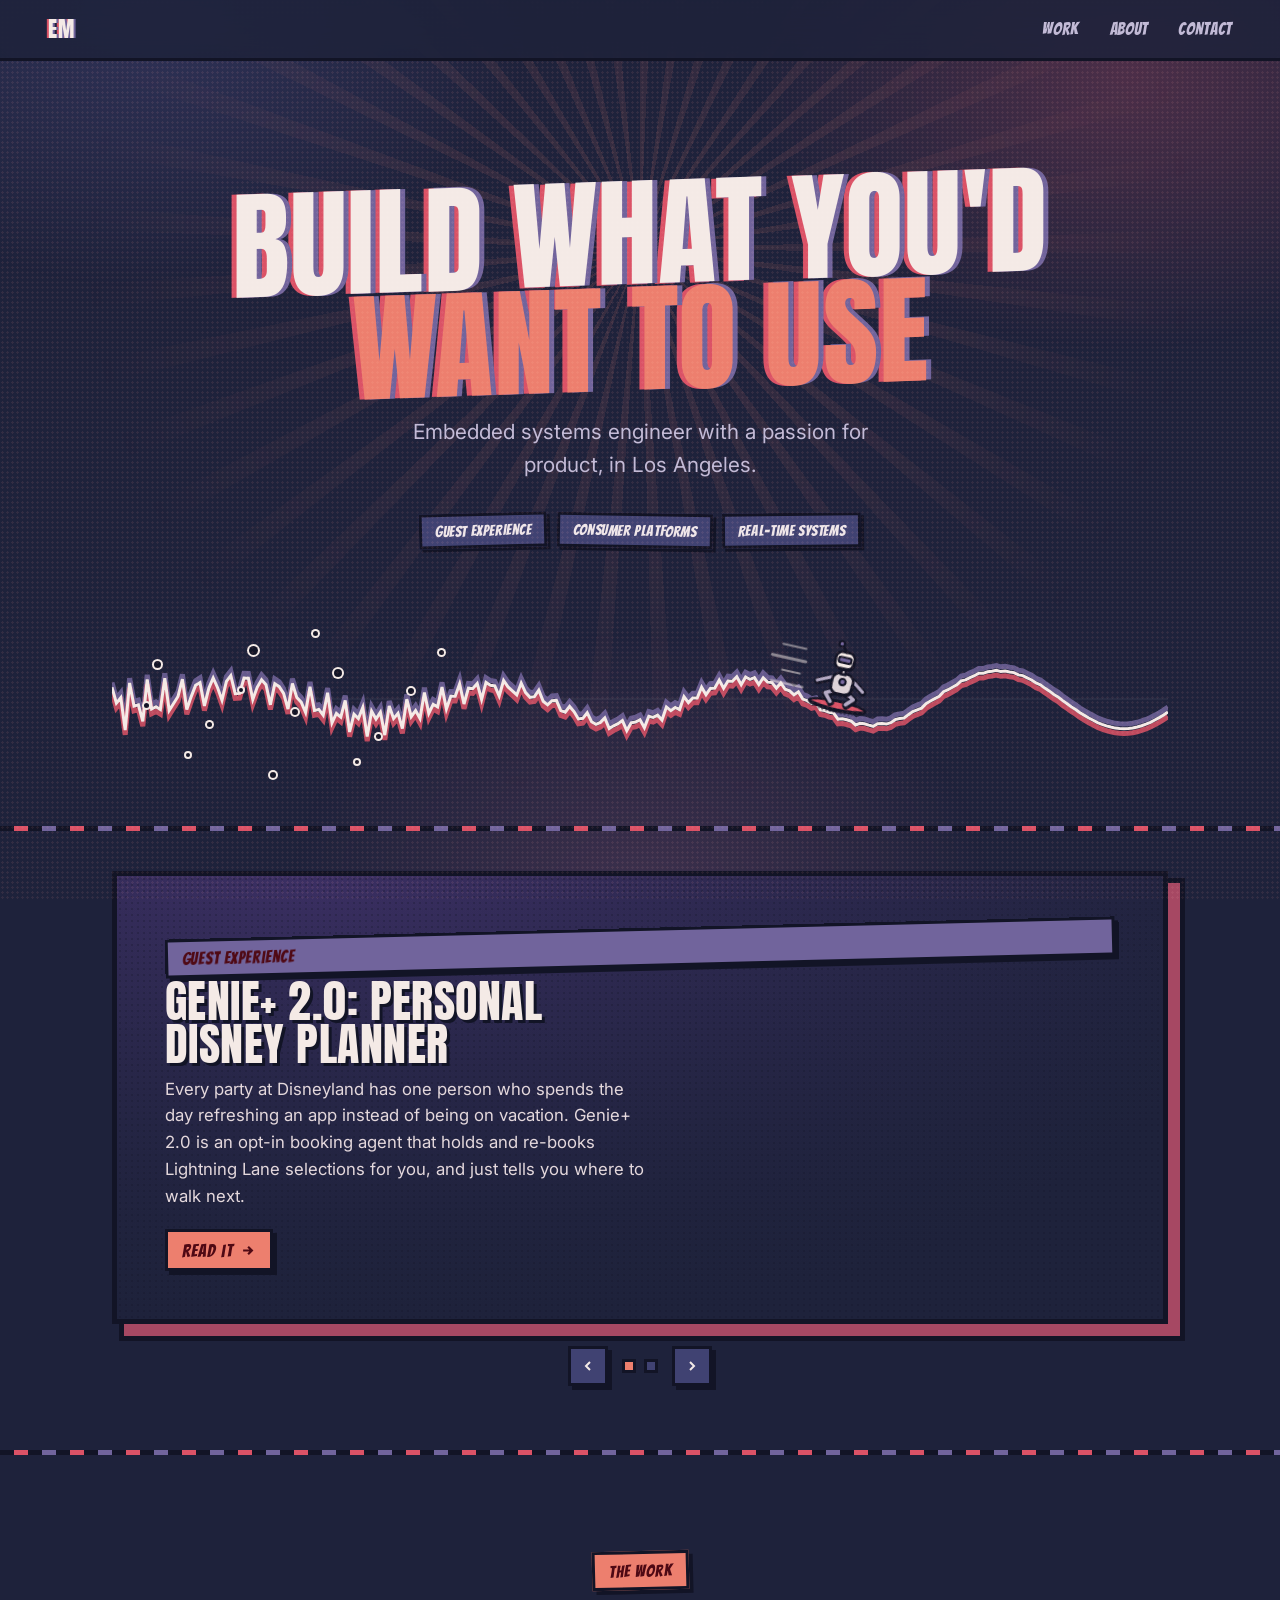
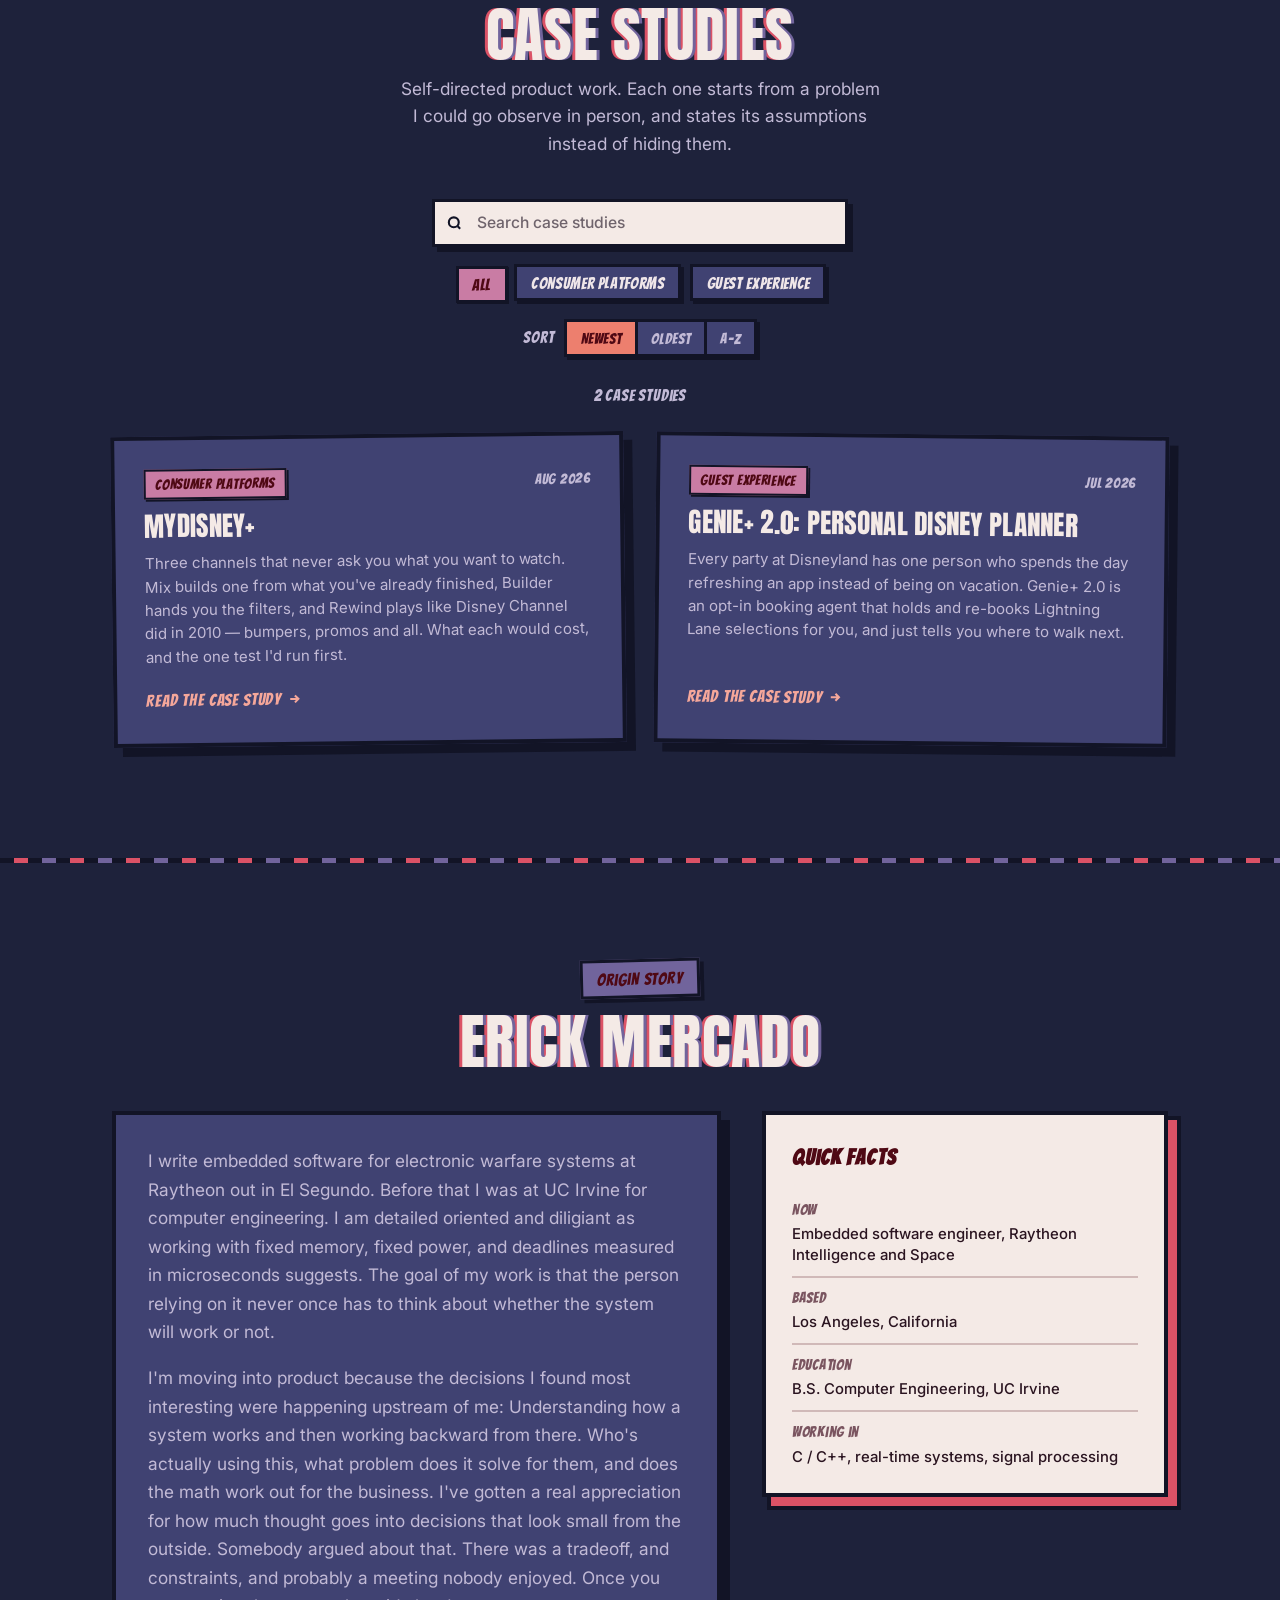
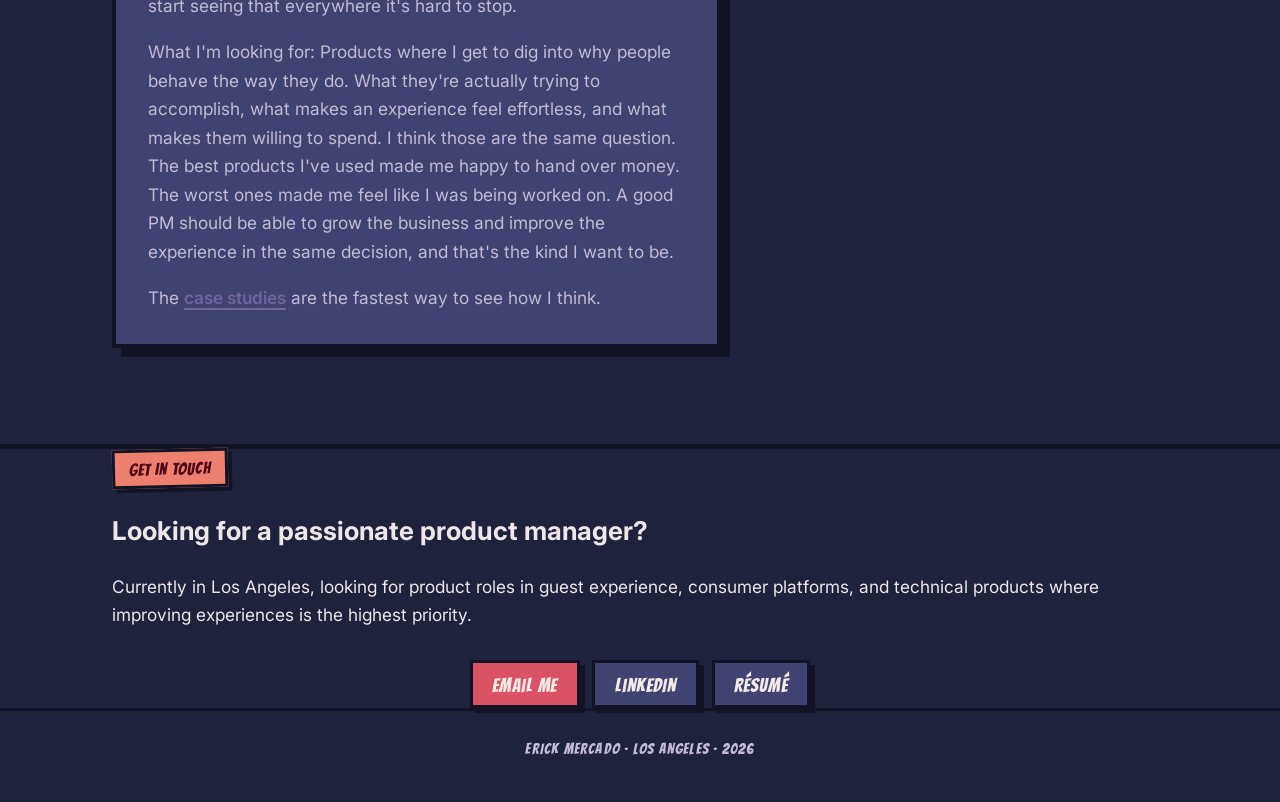
==== commit 1a30630d: "Remove placeholder case study, document how to add new ones The placeholder entry was rendering live" ====
--- a/index.html
+++ b/index.html
@@ -822,9 +822,30 @@
    background), featured (true = in the carousel), status
    ("published" or "draft").
 
-   NOTE: the two "draft" entries are placeholders so you can see
-   search / filter / sort working against more than one item.
-   Delete them before pointing erickmercado.com at this page.
+   TO ADD A CASE STUDY: copy the template below, fill it in, and
+   drop it anywhere in this array. Order in the file doesn't
+   matter — the grid sorts by date, and the filter chips build
+   themselves from whatever categories are present. Nothing else
+   on the page needs touching.
+
+     {
+       id: "short-slug",              // internal label; keep it unique
+       title: "Product Name",         // card + carousel heading
+       summary: "Two or three sentences. The problem, then what you'd build.",
+       category: "Guest Experience",  // a new value creates a new filter chip
+       date: "2026-01-31",            // YYYY-MM-DD; drives newest/oldest sort
+       url: "work/your-file.html",    // name the file after the product
+       image: "",                     // optional; blank falls back to tint
+       imageAlt: "",                  // required whenever image is set
+       tint: "#2A2E52",               // carousel slide background
+       featured: true,                // true = also appears in the carousel
+       status: "published"            // see note below
+     },
+
+   On status: "published" is the normal case. "draft" does NOT
+   hide the entry — the card still renders, with a Draft badge and
+   an "In progress" label instead of a date, and is kept out of
+   the carousel. Omit an entry entirely if you don't want it seen.
    ================================================================ */
 const CASE_STUDIES = [
   {
@@ -842,29 +863,16 @@
   },
   {
     id: "mydisney-plus",
-  title: "MyDisney+",
-  summary: "Three channels that never ask you what you want to watch. Mix builds one from what you've already finished, Builder hands you the filters, and Rewind plays like Disney Channel did in 2010 — bumpers, promos and all. What each would cost, and the one test I'd run first.",
-  category: "Consumer Platforms",
-  date: "2026-08-11",
-  url: "work/mydisney-plus.html",
-  image: "",
-  imageAlt: "",
-  tint: "#2A2E52",
-  featured: true,
-  status: "published"
-  },
-  {
-    id: "placeholder-three",
-    title: "Placeholder — your third case study",
-    summary: "Same as above. Two strong case studies beat five thin ones, so don't rush to fill every slot.",
-    category: "Internal Tools",
-    date: "2026-02-14",
-    url: "#work",
+    title: "MyDisney+",
+    summary: "Three channels that never ask you what you want to watch. Mix builds one from what you've already finished, Builder hands you the filters, and Rewind plays like Disney Channel did in 2010 — bumpers, promos and all. What each would cost, and the one test I'd run first.",
+    category: "Consumer Platforms",
+    date: "2026-08-11",
+    url: "work/mydisney-plus.html",
     image: "",
     imageAlt: "",
     tint: "#2A2E52",
-    featured: false,
-    status: "draft"
+    featured: true,
+    status: "published"
   }
 ];
 
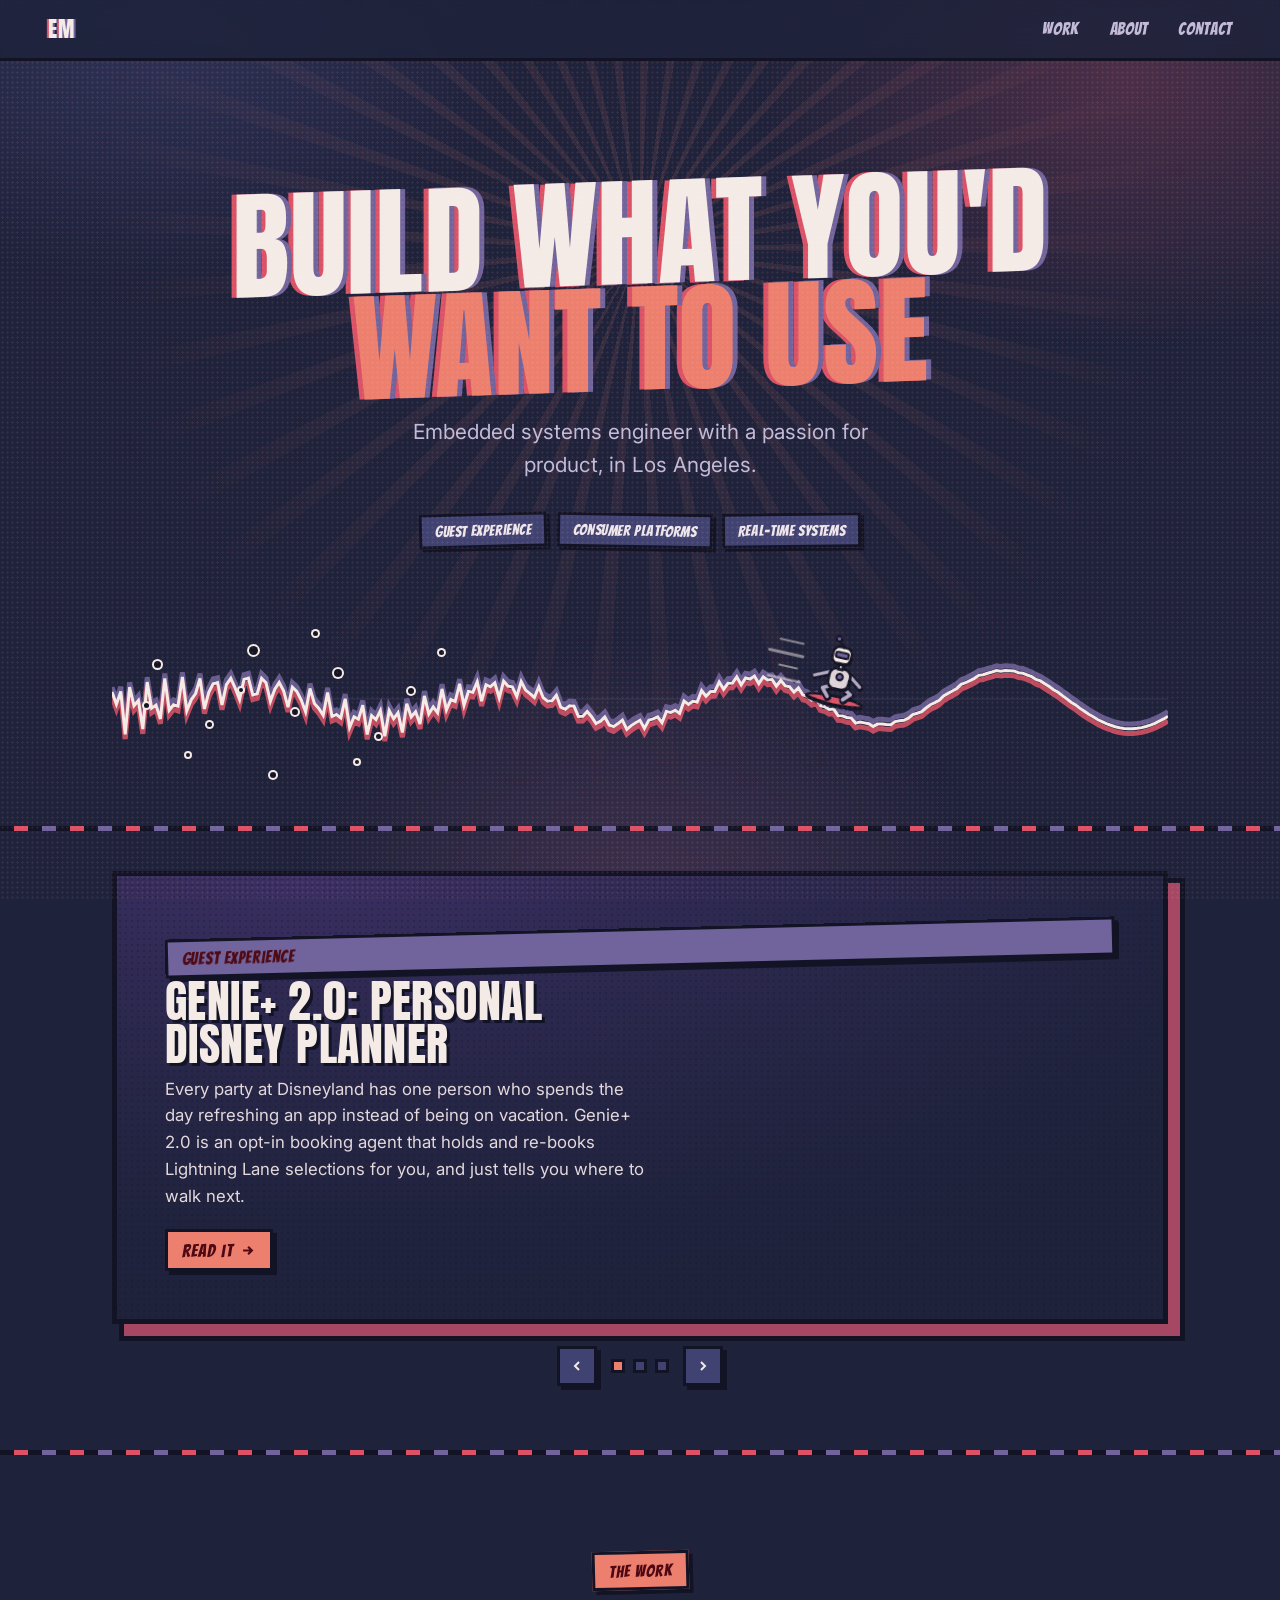
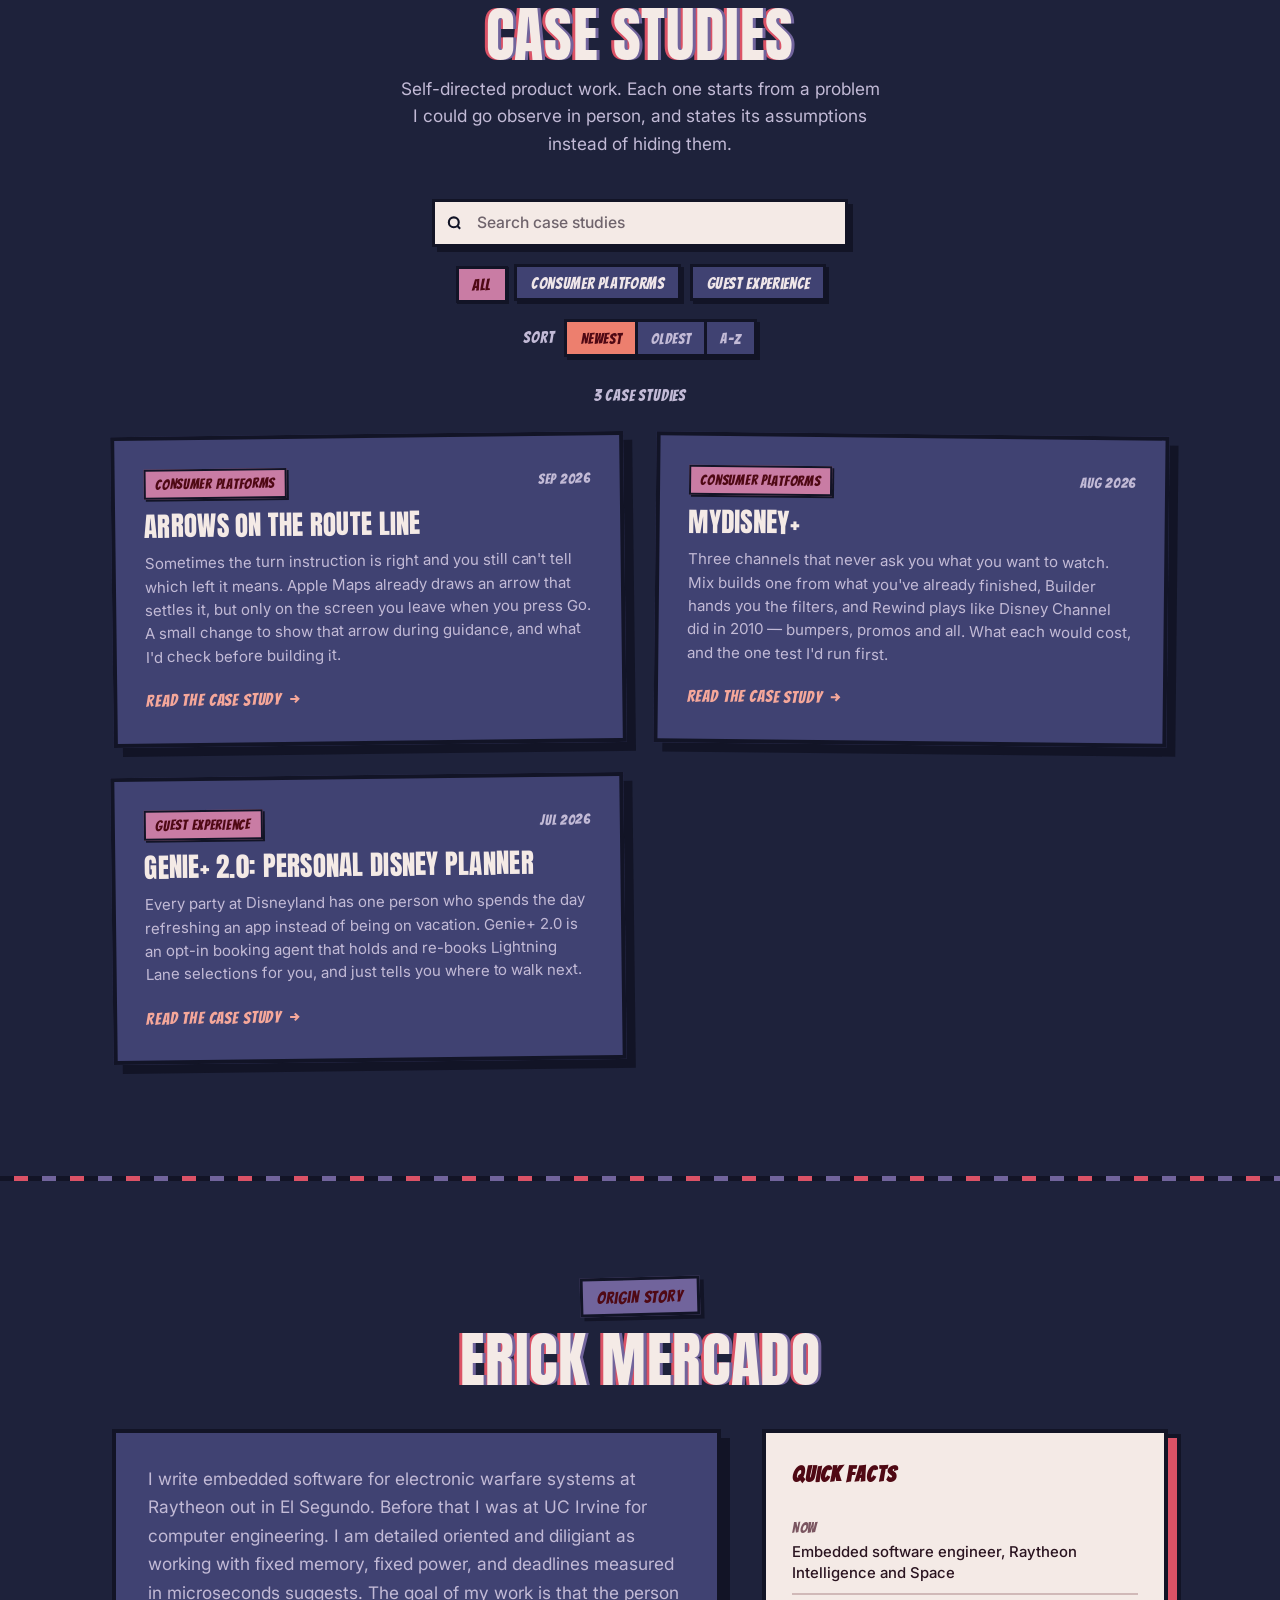
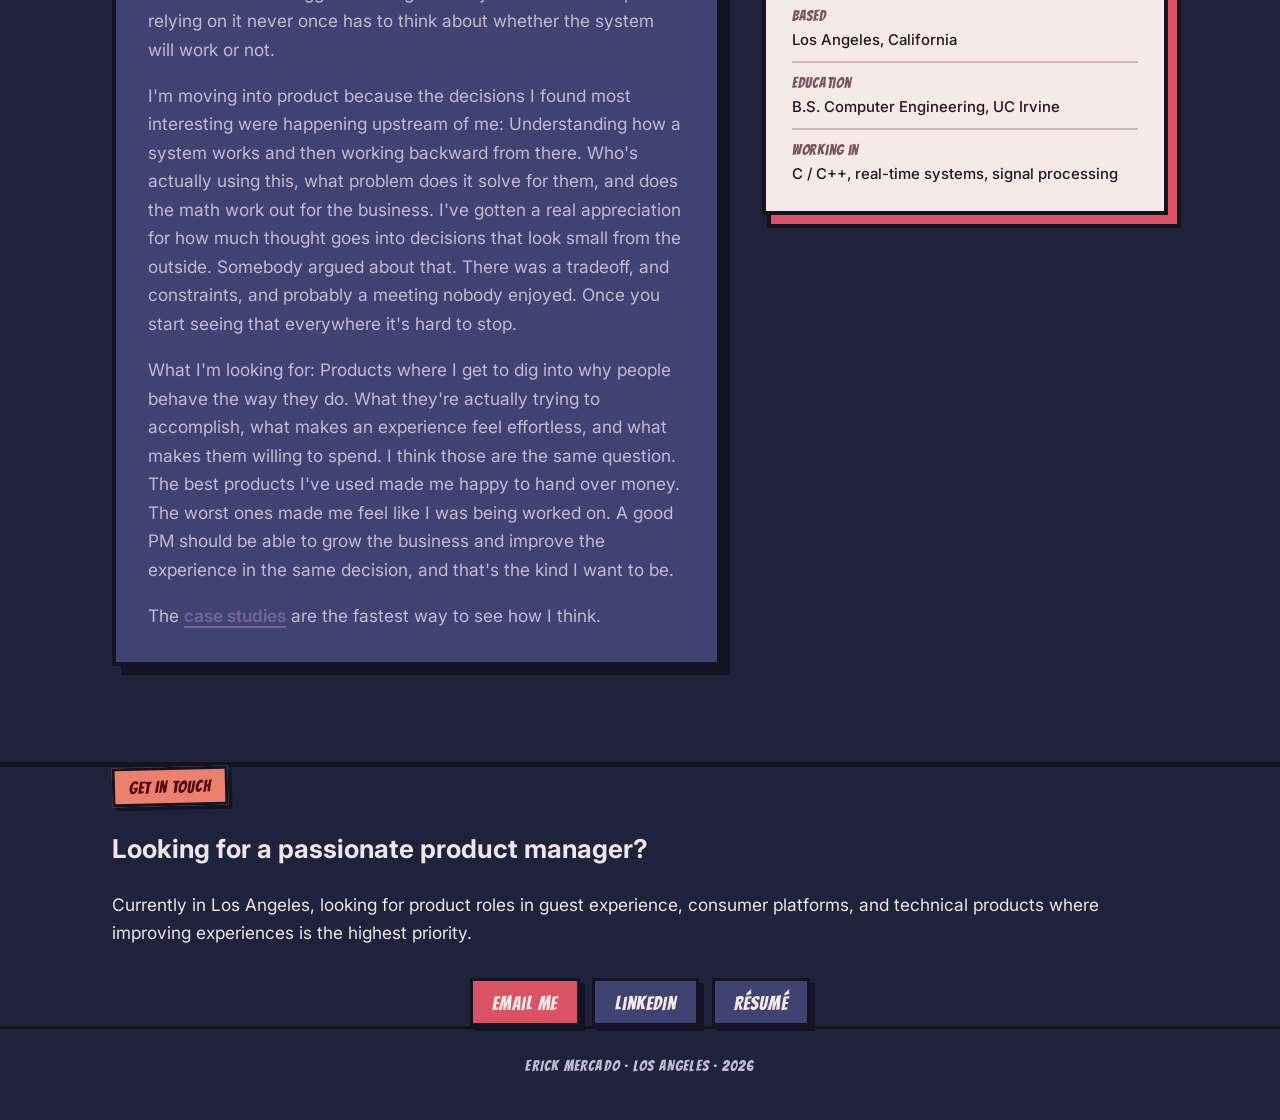
==== commit da8a32f2: "Add Apple Maps case study: Arrows on the Route Line Short teardown proposing that the maneuver arrow" ====
--- a/index.html
+++ b/index.html
@@ -873,6 +873,19 @@
     tint: "#2A2E52",
     featured: true,
     status: "published"
+  },
+  {
+    id: "apple-maps-route-arrows",
+    title: "Arrows on the Route Line",
+    summary: "Sometimes the turn instruction is right and you still can't tell which left it means. Apple Maps already draws an arrow that settles it, but only on the screen you leave when you press Go. A small change to show that arrow during guidance, and what I'd check before building it.",
+    category: "Consumer Platforms",
+    date: "2026-09-13",
+    url: "work/apple-maps.html",
+    image: "",
+    imageAlt: "",
+    tint: "#2F3A5C",
+    featured: true,
+    status: "published"
   }
 ];
 
